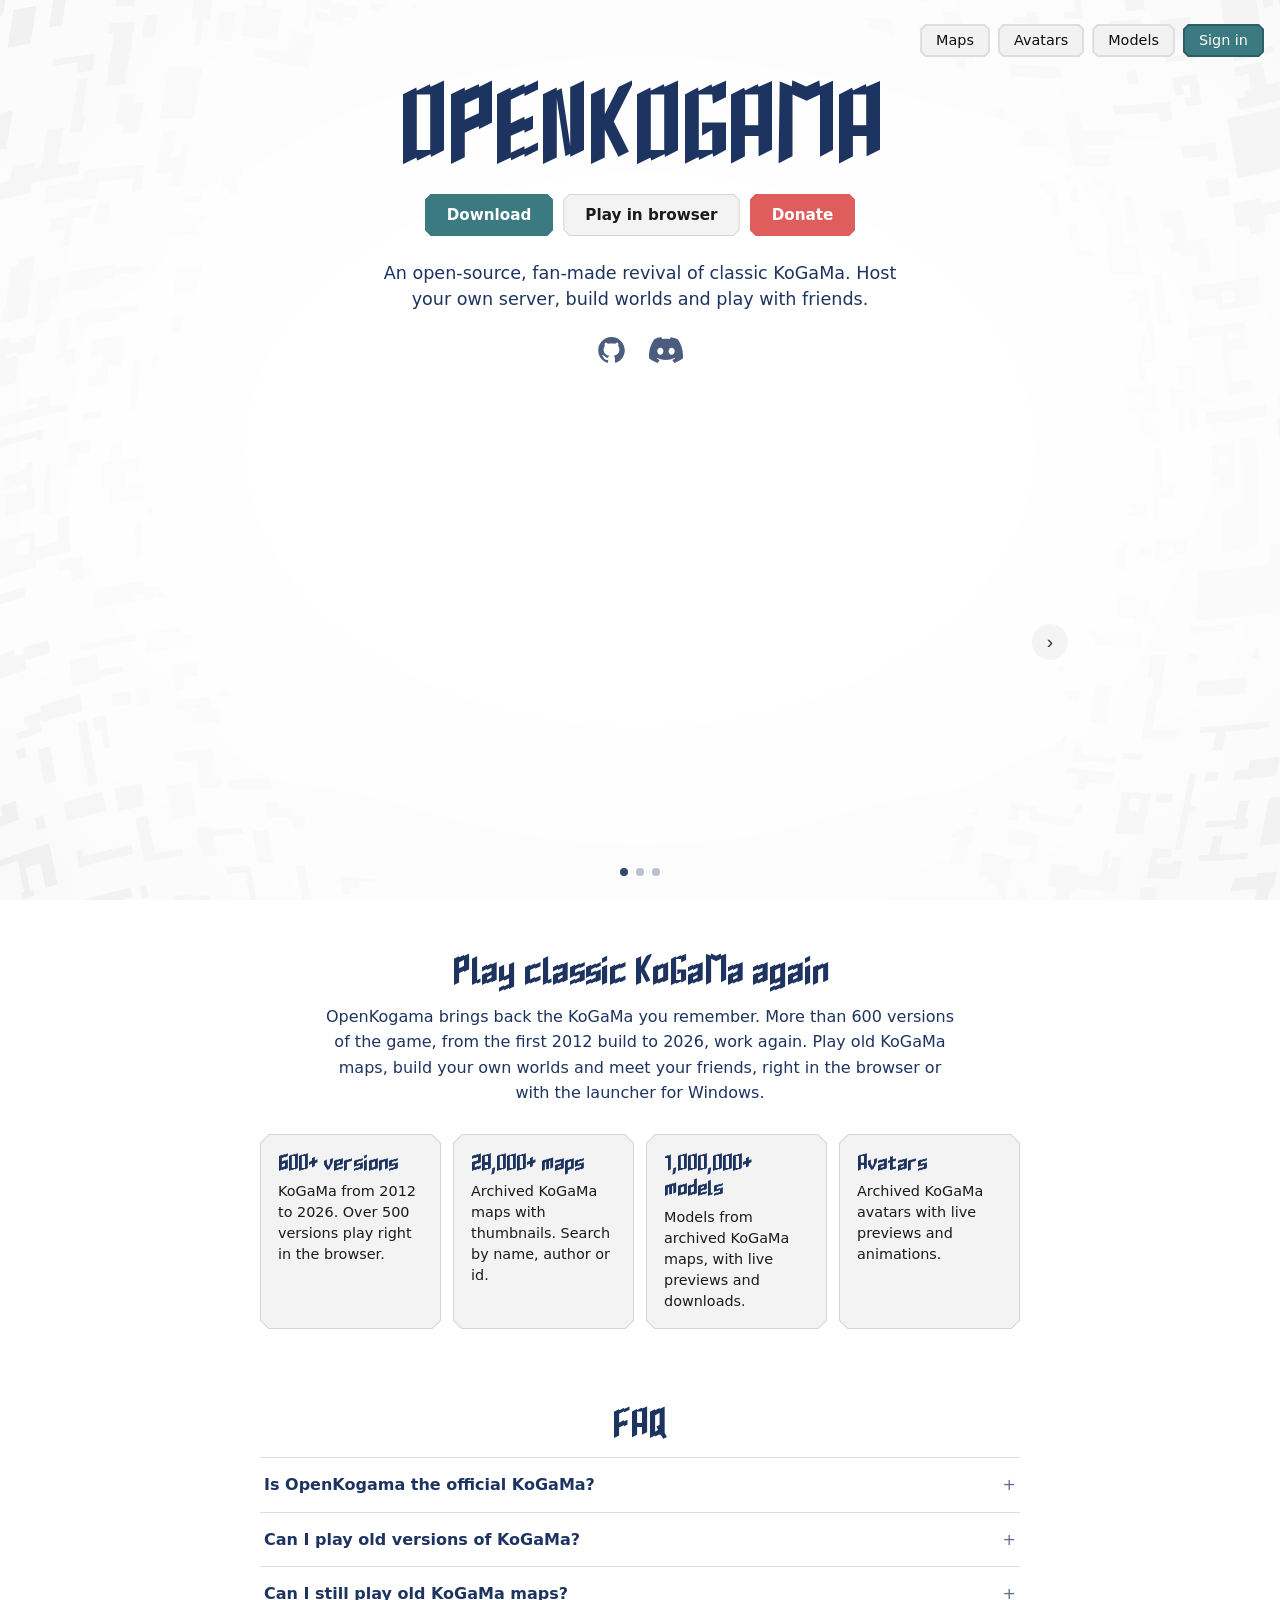
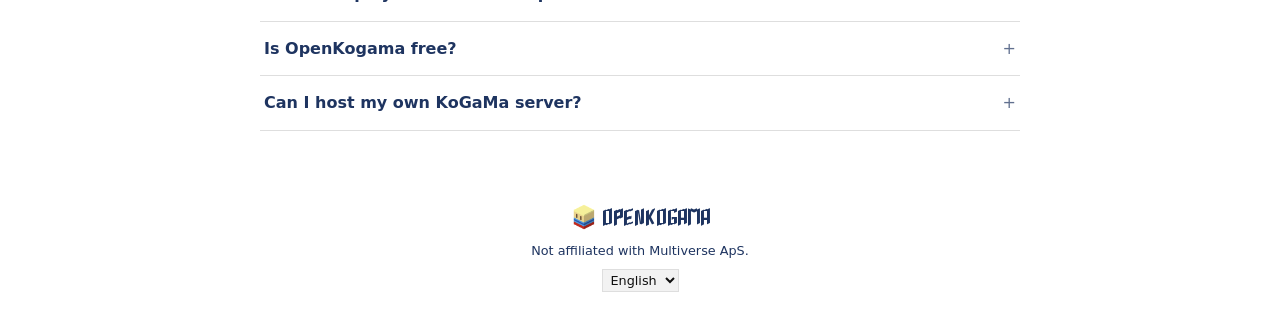
==== site/index.html @ 1e1f2fca "zelda parkour video second in the showcase" ====
<!doctype html>
<html lang="en">
<head>
<meta charset="utf-8">
<meta name="viewport" content="width=device-width, initial-scale=1">
<meta name="color-scheme" content="light dark">
<title data-i18n="home.title">OpenKogama - Play Classic KoGaMa Again</title>
<meta name="description" data-i18n-attr="content:home.description" content="Open-source, fan-made revival of classic KoGaMa. Play 600+ old KoGaMa versions and 28,000+ archived maps, build worlds and host your own server.">
<link rel="canonical" href="https://openkogama.org/">
<meta property="og:title" data-i18n-attr="content:home.title" content="OpenKogama - Play Classic KoGaMa Again">
<meta property="og:description" data-i18n-attr="content:home.description" content="Open-source, fan-made revival of classic KoGaMa. Play 600+ old KoGaMa versions and 28,000+ archived maps, build worlds and host your own server.">
<meta property="og:type" content="website">
<meta property="og:url" content="https://openkogama.org/">
<meta property="og:site_name" content="OpenKogama">
<meta property="og:image" content="https://openkogama.org/img/icon-512.png">
<meta name="twitter:card" content="summary">
<link rel="icon" href="favicon.ico" sizes="16x16 32x32 48x48">
<link rel="apple-touch-icon" href="apple-touch-icon.png">
<link rel="manifest" href="site.webmanifest">
<link rel="stylesheet" href="css/style.css">
<script src="js/i18n.js"></script>
<script type="application/ld+json">
{
  "@context": "https://schema.org",
  "@graph": [
    {
      "@type": "WebSite",
      "name": "OpenKogama",
      "alternateName": ["Open KoGaMa", "OpenKoGaMa"],
      "url": "https://openkogama.org/"
    },
    {
      "@type": "Organization",
      "name": "OpenKogama",
      "url": "https://openkogama.org/",
      "logo": "https://openkogama.org/img/icon-512.png",
      "sameAs": ["https://github.com/openkogama", "https://discord.gg/u6tKuP3k4M", "https://ko-fi.com/openkogama"]
    }
  ]
}
</script>
</head>
<body class="home">
<div class="screen">
<header class="top">
  <nav class="sections">
    <a class="button nav" href="maps/" data-i18n="common.nav.maps">Maps</a>
    <a class="button nav" href="avatars/" data-i18n="common.nav.avatars">Avatars</a>
    <a class="button nav" href="models/" data-i18n="common.nav.models">Models</a>
  </nav>
</header>
<main class="hero">
  <h1>OPENKOGAMA</h1>
  <div class="actions">
    <a class="button accent" id="download" href="https://github.com/openkogama/openkogama-launcher/releases" data-i18n="common.download">Download</a>
    <a class="button control" href="play/" data-i18n="home.playInBrowser">Play in browser</a>
    <a class="button donate" href="https://ko-fi.com/openkogama" target="_blank" rel="noopener" data-i18n="home.donate">Donate</a>
  </div>
  <p class="tagline" data-i18n="home.tagline">An open-source, fan-made revival of classic KoGaMa. Host your own server, build worlds and play with friends.</p>
  <nav class="links">
    <a class="icon github" href="https://github.com/openkogama/openkogama-launcher" target="_blank" rel="noopener" aria-label="GitHub"><svg viewBox="0 0 98 96" aria-hidden="true"><path d="M41.4395 69.3848C28.8066 67.8535 19.9062 58.7617 19.9062 46.9902C19.9062 42.2051 21.6289 37.0371 24.5 33.5918C23.2559 30.4336 23.4473 23.7344 24.8828 20.959C28.7109 20.4805 33.8789 22.4902 36.9414 25.2656C40.5781 24.1172 44.4062 23.543 49.0957 23.543C53.7852 23.543 57.6133 24.1172 61.0586 25.1699C64.0254 22.4902 69.2891 20.4805 73.1172 20.959C74.457 23.543 74.6484 30.2422 73.4043 33.4961C76.4668 37.1328 78.0937 42.0137 78.0937 46.9902C78.0937 58.7617 69.1934 67.6621 56.3691 69.2891C59.623 71.3945 61.8242 75.9883 61.8242 81.252L61.8242 91.2051C61.8242 94.0762 64.2168 95.7031 67.0879 94.5547C84.4102 87.9512 98 70.6289 98 49.1914C98 22.1074 75.9883 6.69539e-07 48.9043 4.309e-07C21.8203 1.92261e-07 -1.9479e-07 22.1074 -4.3343e-07 49.1914C-6.20631e-07 70.4375 13.4941 88.0469 31.6777 94.6504C34.2617 95.6074 36.75 93.8848 36.75 91.3008L36.75 83.6445C35.4102 84.2188 33.6875 84.6016 32.1562 84.6016C25.8398 84.6016 22.1074 81.1563 19.4277 74.7441C18.375 72.1602 17.2266 70.6289 15.0254 70.3418C13.877 70.2461 13.4941 69.7676 13.4941 69.1934C13.4941 68.0449 15.4082 67.1836 17.3223 67.1836C20.0977 67.1836 22.4902 68.9063 24.9785 72.4473C26.8926 75.2227 28.9023 76.4668 31.2949 76.4668C33.6875 76.4668 35.2187 75.6055 37.4199 73.4043C39.0469 71.7773 40.291 70.3418 41.4395 69.3848Z"/></svg></a>
    <a class="icon discord" href="https://discord.gg/u6tKuP3k4M" target="_blank" rel="noopener" aria-label="Discord"><svg viewBox="0 0 126.644 96" aria-hidden="true"><path d="M81.15,0c-1.2376,2.1973-2.3489,4.4704-3.3591,6.794-9.5975-1.4396-19.3718-1.4396-28.9945,0-.985-2.3236-2.1216-4.5967-3.3591-6.794-9.0166,1.5407-17.8059,4.2431-26.1405,8.0568C2.779,32.5304-1.6914,56.3725.5312,79.8863c9.6732,7.1476,20.5083,12.603,32.0505,16.0884,2.6014-3.4854,4.8998-7.1981,6.8698-11.0623-3.738-1.3891-7.3497-3.1318-10.8098-5.1523.9092-.6567,1.7932-1.3386,2.6519-1.9953,20.281,9.547,43.7696,9.547,64.0758,0,.8587.7072,1.7427,1.3891,2.6519,1.9953-3.4601,2.0457-7.0718,3.7632-10.835,5.1776,1.97,3.8642,4.2683,7.5769,6.8698,11.0623,11.5419-3.4854,22.3769-8.9156,32.0509-16.0631,2.626-27.2771-4.496-50.9172-18.817-71.8548C98.9811,4.2684,90.1918,1.5659,81.1752.0505l-.0252-.0505ZM42.2802,65.4144c-6.2383,0-11.4159-5.6575-11.4159-12.6535s4.9755-12.6788,11.3907-12.6788,11.5169,5.708,11.4159,12.6788c-.101,6.9708-5.026,12.6535-11.3907,12.6535ZM84.3576,65.4144c-6.2637,0-11.3907-5.6575-11.3907-12.6535s4.9755-12.6788,11.3907-12.6788,11.4917,5.708,11.3906,12.6788c-.101,6.9708-5.026,12.6535-11.3906,12.6535Z"/></svg></a>
  </nav>
</main>
<section class="showcase">
  <div class="slides">
    <div class="track">
      <iframe src="https://www.youtube-nocookie.com/embed/3LMNfXwHboY?start=3" title="OpenKogama server: NPC deadzone plugin showcase" data-i18n-attr="title:home.videos.deadzone" allow="accelerometer; autoplay; clipboard-write; encrypted-media; gyroscope; picture-in-picture; web-share" referrerpolicy="strict-origin-when-cross-origin" allowfullscreen></iframe>
      <iframe src="https://www.youtube-nocookie.com/embed/EaIg4NClJeM" title="OpenKogama: 2 player Zelda parkour" data-i18n-attr="title:home.videos.zelda" allow="accelerometer; autoplay; clipboard-write; encrypted-media; gyroscope; picture-in-picture; web-share" referrerpolicy="strict-origin-when-cross-origin" allowfullscreen></iframe>
      <iframe src="https://www.youtube-nocookie.com/embed/pO7sHylhJ3g?start=7" title="OpenKogama Loxley Vale" data-i18n-attr="title:home.videos.loxley" allow="accelerometer; autoplay; clipboard-write; encrypted-media; gyroscope; picture-in-picture; web-share" referrerpolicy="strict-origin-when-cross-origin" allowfullscreen></iframe>
    </div>
  </div>
  <button class="arrow prev" type="button" aria-label="Previous video" data-i18n-attr="aria-label:home.previousVideo"></button>
  <button class="arrow next" type="button" aria-label="Next video" data-i18n-attr="aria-label:home.nextVideo"></button>
  <div class="dots"></div>
</section>
</div>
<section class="intro">
  <h2 data-i18n="home.intro.heading">Play classic KoGaMa again</h2>
  <p data-i18n="home.intro.text">OpenKogama brings back the KoGaMa you remember. More than 600 versions of the game, from the first 2012 build to 2026, work again. Play old KoGaMa maps, build your own worlds and meet your friends, right in the browser or with the launcher for Windows.</p>
  <div class="features">
    <a class="feature" href="play/">
      <h3 data-i18n="home.features.versions.title">600+ versions</h3>
      <p data-i18n="home.features.versions.text">KoGaMa from 2012 to 2026. Over 500 versions play right in the browser.</p>
    </a>
    <a class="feature" href="maps/">
      <h3 data-i18n="home.features.maps.title">28,000+ maps</h3>
      <p data-i18n="home.features.maps.text">Archived KoGaMa maps with thumbnails. Search by name, author or id.</p>
    </a>
    <a class="feature" href="models/">
      <h3 data-i18n="home.features.models.title">1,000,000+ models</h3>
      <p data-i18n="home.features.models.text">Models from archived KoGaMa maps, with live previews and downloads.</p>
    </a>
    <a class="feature" href="avatars/">
      <h3 data-i18n="common.nav.avatars">Avatars</h3>
      <p data-i18n="home.features.avatars.text">Archived KoGaMa avatars with live previews and animations.</p>
    </a>
  </div>
</section>
<section class="faq">
  <h2 data-i18n="home.faq.heading">FAQ</h2>
  <details>
    <summary data-i18n="home.faq.official.question">Is OpenKogama the official KoGaMa?</summary>
    <p data-i18n="home.faq.official.answer">No. OpenKogama is a fan-made community project. It is not affiliated with or endorsed by Multiverse ApS, the company behind KoGaMa.</p>
  </details>
  <details>
    <summary data-i18n="home.faq.versions.question">Can I play old versions of KoGaMa?</summary>
    <p data-i18n="home.faq.versions.answer">Yes. The launcher for Windows has more than 600 KoGaMa versions, from 2012 to 2026, and over 500 of them also run in the browser with no install.</p>
  </details>
  <details>
    <summary data-i18n="home.faq.maps.question">Can I still play old KoGaMa maps?</summary>
    <p data-i18n="home.faq.maps.answer">More than 28,000 KoGaMa maps were archived. Find one on the <a href="maps/" data-i18n-slot="maps" data-i18n="common.nav.maps">Maps</a> page by name, author or id and play it in the browser.</p>
  </details>
  <details>
    <summary data-i18n="home.faq.free.question">Is OpenKogama free?</summary>
    <p data-i18n="home.faq.free.answer">Yes. OpenKogama is free and open source. If you want to support it, you can donate on <a href="https://ko-fi.com/openkogama" target="_blank" rel="noopener" data-i18n-slot="kofi">Ko-fi</a>.</p>
  </details>
  <details>
    <summary data-i18n="home.faq.server.question">Can I host my own KoGaMa server?</summary>
    <p data-i18n="home.faq.server.answer">Yes. The <a href="https://github.com/openkogama/openkogama-server" target="_blank" rel="noopener" data-i18n-slot="server" data-i18n="home.faq.server.link">OpenKogama server</a> is open source and supports plugins, so you can run your own server and play with friends.</p>
  </details>
</section>
<footer>
  <div class="brand">
    <img src="img/icon-192.png" alt="">
    <span>OPENKOGAMA</span>
  </div>
  <p data-i18n="common.notAffiliated">Not affiliated with Multiverse ApS.</p>
</footer>
<script src="js/download.js"></script>
<script src="js/showcase.js"></script>
<script src="js/session.js"></script>
</body>
</html>
---- site/css/style.css ----
@font-face {
  font-family: "OpenKogama";
  src: url(../fonts/OpenKogama.woff2) format("woff2");
  font-display: swap;
}

:root {
  --page: #ffffff;
  --text: #1b1b1f;
  --heading: #1e3460;
  --brand: #2a5a8e;
  --tagline: #1e3460;
  --download: #3b5e8c;
  --download-dark: #243f66;
  --play: #3a7a80;
  --play-dark: #23565b;
  --accent: #3a7a80;
  --accent-hover: #438a90;
  --accent-pressed: #2c5e63;
  --control: #f3f3f3;
  --control-edge: #d4d4d4;
  --control-text: #1b1b1b;
  --control-hover: #e9e9e9;
  --control-hover-edge: #bdbdbd;
  --control-pressed: #e0e0e0;
  --donate: #e05d5d;
  --donate-hover: #e56b6b;
  --donate-pressed: #c74f4f;
  --primary: #0f0f0f;
  --primary-edge: #000000;
  --primary-text: #ffffff;
  --primary-hover: #272727;
  --secondary: #f2f2f2;
  --secondary-edge: #dedede;
  --secondary-text: #0f0f0f;
  --secondary-hover: #e5e5e5;
  --backdrop-color: #ffffff;
  --backdrop: var(--backdrop-color) url(../img/background-light.png);
}

@media (prefers-color-scheme: dark) {
  :root {
    --page: #0f0f0f;
    --text: #ececef;
    --heading: #ffffff;
    --brand: #6b9fdc;
    --tagline: #ffffff;
    --primary: #f1f1f1;
    --primary-edge: #ffffff;
    --primary-text: #0f0f0f;
    --primary-hover: #d9d9d9;
    --secondary: #272727;
    --secondary-edge: #3a3a3a;
    --secondary-text: #f1f1f1;
    --secondary-hover: #3f3f3f;
    --control: #3c3c3c;
    --control-edge: #4a4a4a;
    --control-text: #ffffff;
    --control-hover: #464646;
    --control-hover-edge: #5a5a5a;
    --control-pressed: #333333;
    --backdrop-color: #0f0f0f;
    --backdrop: var(--backdrop-color) url(../img/background-dark.png);
  }
}

* { box-sizing: border-box; }

::selection { color: #ffffff; background: var(--accent); }

html { background: var(--backdrop-color); }

body.home::before {
  content: "";
  position: fixed;
  top: 0;
  left: 0;
  width: 100%;
  height: 100vh;
  height: 100lvh;
  z-index: -1;
  background: var(--backdrop) center / cover;
  will-change: transform;
}

body {
  min-height: 100vh;
  display: flex;
  flex-direction: column;
  margin: 0;
  padding: 24px 16px 20px;
  font: 16px/1.6 system-ui, -apple-system, "Segoe UI", Roboto, sans-serif;
  color: var(--text);
}

.top {
  display: flex;
  justify-content: flex-end;
}

.top:has(> .brand) {
  justify-content: space-between;
  align-items: center;
  flex-wrap: wrap;
  gap: 12px;
}

.top > .brand {
  font-size: 1.3rem;
  text-decoration: none;
}

.sections {
  display: flex;
  gap: 8px;
}

.screen {
  display: flex;
  flex-direction: column;
  min-height: calc(100vh - 48px);
  min-height: calc(100svh - 48px);
}

.hero {
  flex: 1;
  display: flex;
  flex-direction: column;
  justify-content: center;
  gap: 24px;
  padding-bottom: 6vh;
}

.hero h1 {
  margin: 0;
  font-size: clamp(3rem, calc((100vw - 32px) * 0.195), 7rem);
  line-height: 0.9;
}

h1 {
  margin: 0 0 16px;
  font: 400 4.6rem/1 "OpenKogama", system-ui, sans-serif;
  color: var(--heading);
  text-align: center;
}

.tagline {
  max-width: 520px;
  margin: 0 auto;
  font-size: 1.1rem;
  line-height: 1.5;
  text-align: center;
  color: var(--tagline);
}

.links {
  display: flex;
  justify-content: center;
  gap: 24px;
}

.links .icon {
  display: block;
  color: var(--heading);
  opacity: 0.8;
}

.links .icon svg {
  display: block;
  height: 26px;
  fill: currentColor;
}

.links .icon:hover { opacity: 1; }
.links .icon.github svg { width: 27px; }
.links .icon.discord svg { width: 34px; }

.actions {
  display: flex;
  flex-wrap: wrap;
  justify-content: center;
  gap: 12px;
}

.actions .button {
  padding: 11px 30px;
  font-size: 1.08rem;
  font-weight: 600;
}

.hero .actions { gap: 10px; }

.hero .actions .button {
  --corner: 6px;
  --edge: 1px;
  justify-content: center;
  padding: 9px 22px;
  font-size: 0.95rem;
  white-space: nowrap;
}

.button {
  --corner: 7px;
  --edge: 2px;
  --cut: var(--corner);
  position: relative;
  isolation: isolate;
  display: inline-flex;
  align-items: center;
  gap: 10px;
  padding: 9px 26px;
  font-family: inherit;
  font-size: 0.95rem;
  font-weight: 400;
  color: var(--ink, #fff);
  text-decoration: none;
  background: var(--dark);
}

.button::before,
.feature::before {
  --cut: calc(var(--corner) - 0.586 * var(--edge));
  content: "";
  position: absolute;
  inset: var(--edge);
  z-index: -1;
  background: var(--fill);
}

.button, .button::before,
.feature, .feature::before {
  clip-path: polygon(
    var(--cut) 0, calc(100% - var(--cut)) 0,
    100% var(--cut), 100% calc(100% - var(--cut)),
    calc(100% - var(--cut)) 100%, var(--cut) 100%,
    0 calc(100% - var(--cut)), 0 var(--cut)
  );
}

.button.download { --fill: var(--download); --dark: var(--download-dark); }
.button.play { --fill: var(--play); --dark: var(--play-dark); }
.button.accent { --fill: var(--accent); --dark: var(--accent); --ink: #ffffff; }
.button.accent:hover { --fill: var(--accent-hover); --dark: var(--accent-hover); }
.button.accent:active { --fill: var(--accent-pressed); --dark: var(--accent-pressed); }
.button.control { --fill: var(--control); --dark: var(--control-edge); --ink: var(--control-text); }
.button.control:hover { --fill: var(--control-hover); --dark: var(--control-hover-edge); }
.button.control:active { --fill: var(--control-pressed); }
.button.donate { --fill: var(--donate); --dark: var(--donate); --ink: #ffffff; }
.button.donate:hover { --fill: var(--donate-hover); --dark: var(--donate-hover); }
.button.donate:active { --fill: var(--donate-pressed); --dark: var(--donate-pressed); }
.button.primary,
.button.nav[aria-current="page"] { --fill: var(--primary); --dark: var(--primary-edge); --ink: var(--primary-text); --fill-hover: var(--primary-hover); }
.button.secondary,
.button.nav { --fill: var(--secondary); --dark: var(--secondary-edge); --ink: var(--secondary-text); --fill-hover: var(--secondary-hover); }
.button.nav { --corner: 5px; padding: 5px 16px; font-size: 0.9rem; }
.button.nav.signin { --fill: var(--accent); --dark: var(--accent-pressed); --ink: #ffffff; --fill-hover: var(--accent-hover); }

.button:hover { filter: brightness(1.1); }
.button:is(.primary, .secondary, .nav, .accent, .control, .donate):hover { filter: none; }
.button:is(.primary, .secondary, .nav):hover::before { background: var(--fill-hover); }

.showcase {
  position: relative;
  width: 100%;
  max-width: 760px;
  margin: 0 auto;
}

.slides {
  overflow: hidden;
  border-radius: 6px;
}

.track {
  display: flex;
  transition: transform 0.35s ease;
}

.track iframe {
  flex: 0 0 100%;
  display: block;
  aspect-ratio: 16 / 9;
  border: 0;
}

.dots {
  display: flex;
  justify-content: center;
  gap: 8px;
  margin-top: 12px;
}

.dots button {
  width: 8px;
  height: 8px;
  padding: 0;
  border: 0;
  border-radius: 50%;
  background: var(--heading);
  opacity: 0.3;
  cursor: pointer;
}

.dots button[aria-current="true"] { opacity: 0.9; }

.arrow {
  position: absolute;
  top: calc(50% - 10px);
  width: 36px;
  height: 36px;
  margin-top: -18px;
  padding: 0;
  border: 0;
  border-radius: 50%;
  background: var(--secondary);
  color: var(--secondary-text);
  font-size: 1.2rem;
  cursor: pointer;
  opacity: 0.85;
}

.arrow:hover { opacity: 1; }
.arrow:disabled { visibility: hidden; }
.arrow.prev { left: -48px; }
.arrow.next { right: -48px; }
.arrow.prev::before { content: "\2039"; }
.arrow.next::before { content: "\203A"; }

.intro,
.faq {
  width: 100%;
  max-width: 760px;
  margin: 72px auto 0;
}

.intro h2,
.faq h2 {
  margin: 0 0 14px;
  font: 400 2.6rem/1 "OpenKogama", system-ui, sans-serif;
  color: var(--heading);
  text-align: center;
}

.intro > p {
  max-width: 640px;
  margin: 0 auto 28px;
  text-align: center;
  color: var(--tagline);
}

.features {
  display: grid;
  grid-template-columns: repeat(auto-fit, minmax(160px, 1fr));
  gap: 12px;
}

.feature {
  --corner: 9px;
  --edge: 1px;
  --cut: var(--corner);
  --fill: var(--control);
  position: relative;
  isolation: isolate;
  display: block;
  padding: 16px 18px 18px;
  color: var(--control-text);
  text-decoration: none;
  background: var(--control-edge);
}

.feature:hover { --fill: var(--control-hover); background: var(--control-hover-edge); }

.feature h3 {
  margin: 0 0 6px;
  font: 400 1.45rem/1.1 "OpenKogama", system-ui, sans-serif;
  color: var(--heading);
}

.feature p {
  margin: 0;
  font-size: 0.9rem;
  line-height: 1.45;
}

.faq details { border-top: 1px solid var(--secondary-edge); }
.faq details:last-child { border-bottom: 1px solid var(--secondary-edge); }

.faq summary {
  display: flex;
  justify-content: space-between;
  gap: 16px;
  padding: 14px 4px;
  font-weight: 600;
  color: var(--heading);
  cursor: pointer;
  list-style: none;
}

.faq summary::-webkit-details-marker { display: none; }
.faq summary::after { content: "+"; font-weight: 400; opacity: 0.7; }
.faq details[open] summary::after { content: "\2212"; }

.faq details p { margin: 0 4px 16px; }
.faq a { color: var(--brand); }

.faq + footer { padding-top: 72px; }

footer {
  padding-top: 32px;
  text-align: center;
  font-size: 0.8rem;
  color: var(--tagline);
}

footer p { margin: 4px 0 0; }

footer .language {
  margin-top: 8px;
  padding: 2px 4px;
  font: inherit;
  color: var(--secondary-text);
  background: var(--secondary);
  border: 1px solid var(--secondary-edge);
  cursor: pointer;
}

.brand {
  display: inline-flex;
  align-items: center;
  gap: 0.15em;
  font: 400 1.5rem/1 "OpenKogama", system-ui, sans-serif;
  color: var(--heading);
}

.brand img {
  height: 1.15em;
}

@media (max-width: 600px) {
  h1 { font-size: 3rem; }
  .intro h2, .faq h2 { font-size: 2.1rem; }
  .intro, .faq { margin-top: 56px; }
  .faq + footer { padding-top: 56px; }
  .top { justify-content: center; }
  .top:has(> .brand) { justify-content: center; row-gap: 12px; }
  .sections { flex-wrap: wrap; justify-content: center; }
  .top > .brand { flex-basis: 100%; justify-content: center; }
  .hero { gap: 20px; }
  .screen { min-height: 0; }
  .screen .hero { flex: none; padding: 32px 0 40px; }
  .screen .hero h1 { margin-bottom: 16px; }
  .tagline { font-size: 1rem; }
  .hero .actions { flex-wrap: nowrap; gap: 8px; }
  .hero .actions .button { flex: 1 1 auto; padding: 10px 12px; font-size: 0.9rem; }
}

@media (max-width: 359px) {
  .hero .actions { flex-wrap: wrap; }
}

@media (max-width: 880px) {
  .arrow.prev { left: 6px; }
  .arrow.next { right: 6px; }
}
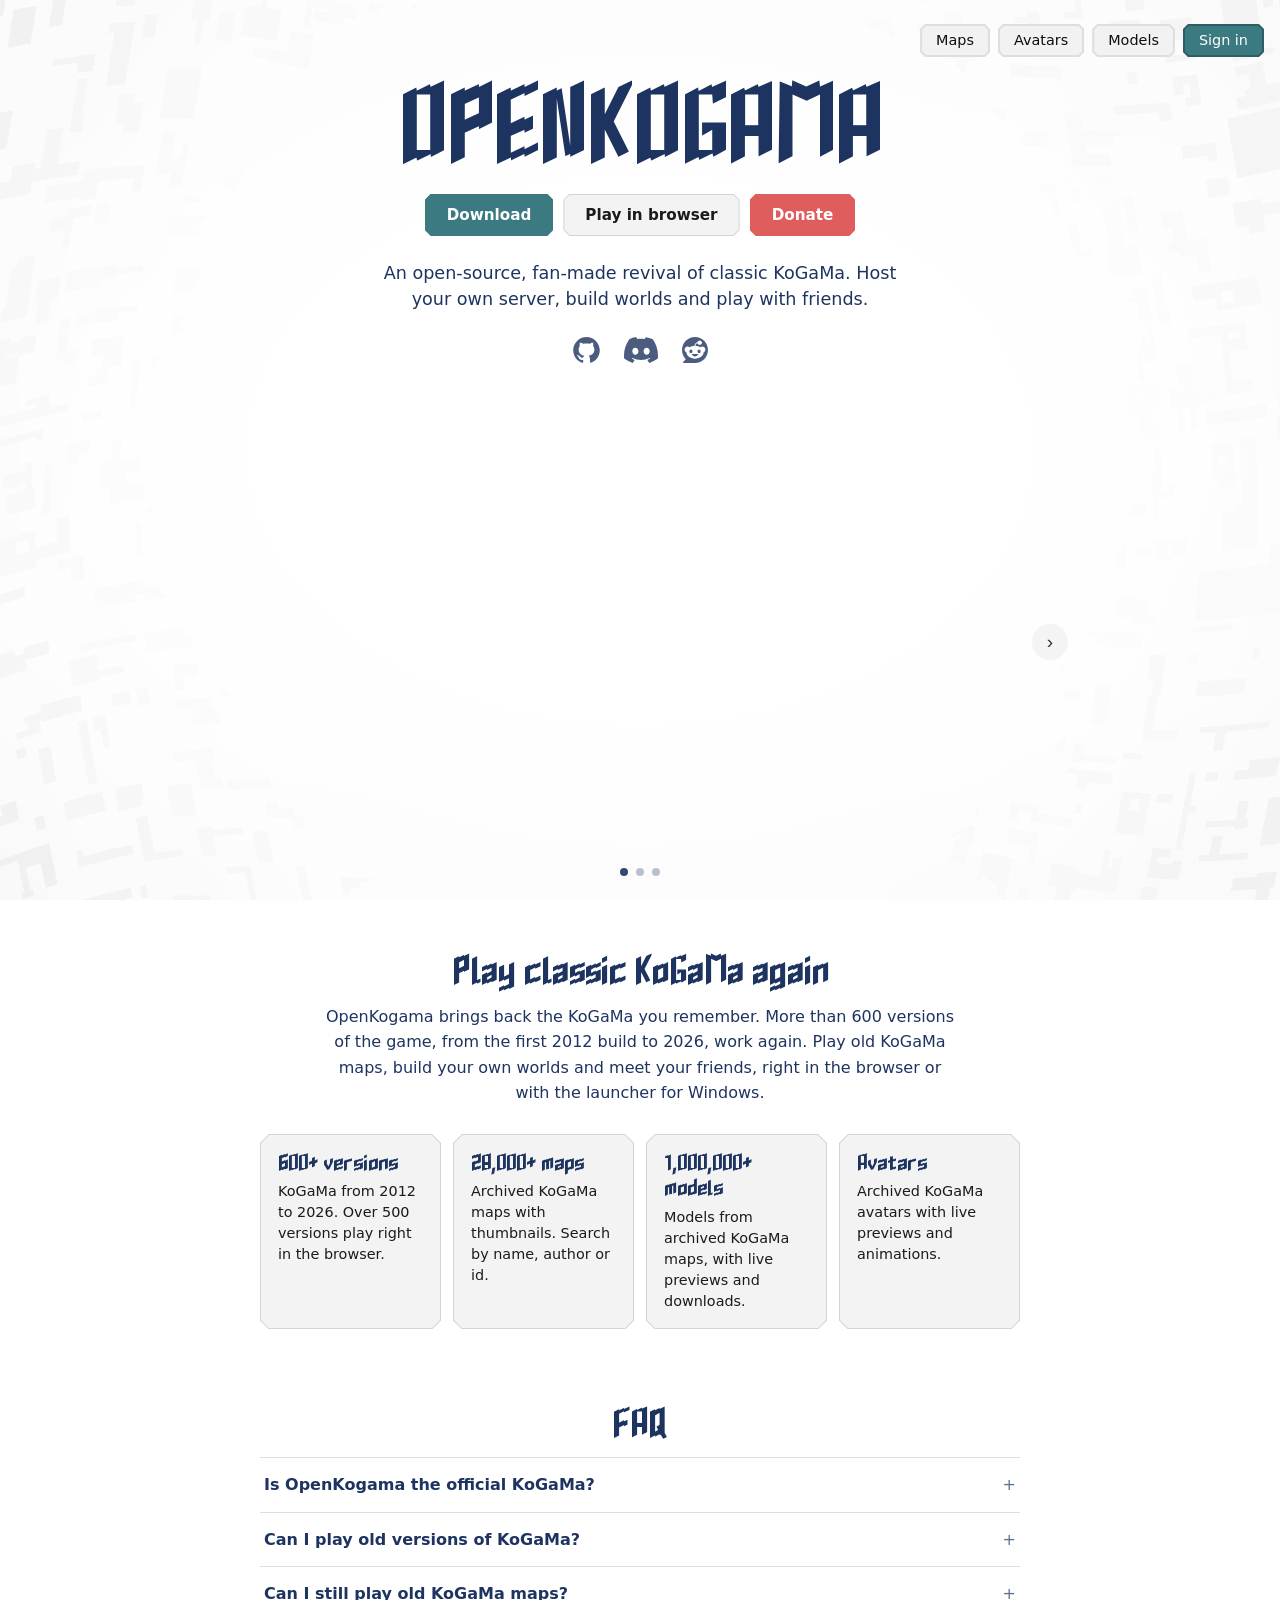
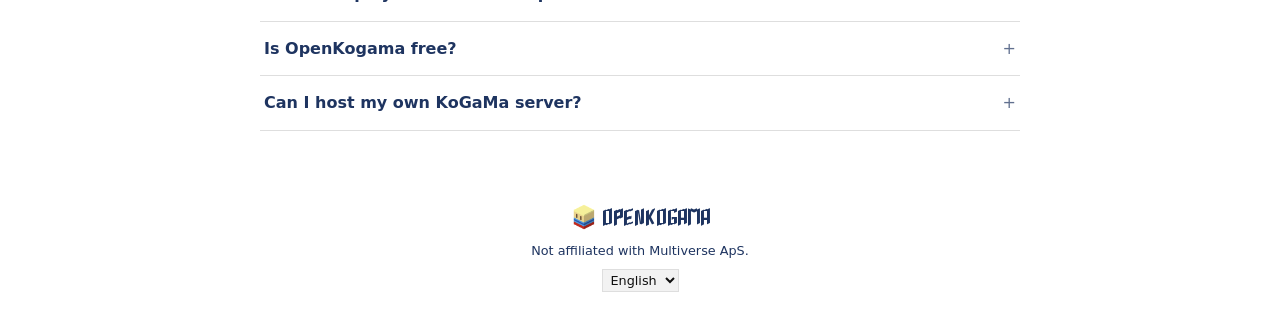
==== commit eeb5ac03: "reddit link next to github and discord" ====
--- a/site/index.html
+++ b/site/index.html
@@ -34,7 +34,7 @@
       "name": "OpenKogama",
       "url": "https://openkogama.org/",
       "logo": "https://openkogama.org/img/icon-512.png",
-      "sameAs": ["https://github.com/openkogama", "https://discord.gg/u6tKuP3k4M", "https://ko-fi.com/openkogama"]
+      "sameAs": ["https://github.com/openkogama", "https://discord.gg/u6tKuP3k4M", "https://www.reddit.com/r/OpenKogama/", "https://ko-fi.com/openkogama"]
     }
   ]
 }
@@ -60,6 +60,7 @@
   <nav class="links">
     <a class="icon github" href="https://github.com/openkogama/openkogama-launcher" target="_blank" rel="noopener" aria-label="GitHub"><svg viewBox="0 0 98 96" aria-hidden="true"><path d="M41.4395 69.3848C28.8066 67.8535 19.9062 58.7617 19.9062 46.9902C19.9062 42.2051 21.6289 37.0371 24.5 33.5918C23.2559 30.4336 23.4473 23.7344 24.8828 20.959C28.7109 20.4805 33.8789 22.4902 36.9414 25.2656C40.5781 24.1172 44.4062 23.543 49.0957 23.543C53.7852 23.543 57.6133 24.1172 61.0586 25.1699C64.0254 22.4902 69.2891 20.4805 73.1172 20.959C74.457 23.543 74.6484 30.2422 73.4043 33.4961C76.4668 37.1328 78.0937 42.0137 78.0937 46.9902C78.0937 58.7617 69.1934 67.6621 56.3691 69.2891C59.623 71.3945 61.8242 75.9883 61.8242 81.252L61.8242 91.2051C61.8242 94.0762 64.2168 95.7031 67.0879 94.5547C84.4102 87.9512 98 70.6289 98 49.1914C98 22.1074 75.9883 6.69539e-07 48.9043 4.309e-07C21.8203 1.92261e-07 -1.9479e-07 22.1074 -4.3343e-07 49.1914C-6.20631e-07 70.4375 13.4941 88.0469 31.6777 94.6504C34.2617 95.6074 36.75 93.8848 36.75 91.3008L36.75 83.6445C35.4102 84.2188 33.6875 84.6016 32.1562 84.6016C25.8398 84.6016 22.1074 81.1563 19.4277 74.7441C18.375 72.1602 17.2266 70.6289 15.0254 70.3418C13.877 70.2461 13.4941 69.7676 13.4941 69.1934C13.4941 68.0449 15.4082 67.1836 17.3223 67.1836C20.0977 67.1836 22.4902 68.9063 24.9785 72.4473C26.8926 75.2227 28.9023 76.4668 31.2949 76.4668C33.6875 76.4668 35.2187 75.6055 37.4199 73.4043C39.0469 71.7773 40.291 70.3418 41.4395 69.3848Z"/></svg></a>
     <a class="icon discord" href="https://discord.gg/u6tKuP3k4M" target="_blank" rel="noopener" aria-label="Discord"><svg viewBox="0 0 126.644 96" aria-hidden="true"><path d="M81.15,0c-1.2376,2.1973-2.3489,4.4704-3.3591,6.794-9.5975-1.4396-19.3718-1.4396-28.9945,0-.985-2.3236-2.1216-4.5967-3.3591-6.794-9.0166,1.5407-17.8059,4.2431-26.1405,8.0568C2.779,32.5304-1.6914,56.3725.5312,79.8863c9.6732,7.1476,20.5083,12.603,32.0505,16.0884,2.6014-3.4854,4.8998-7.1981,6.8698-11.0623-3.738-1.3891-7.3497-3.1318-10.8098-5.1523.9092-.6567,1.7932-1.3386,2.6519-1.9953,20.281,9.547,43.7696,9.547,64.0758,0,.8587.7072,1.7427,1.3891,2.6519,1.9953-3.4601,2.0457-7.0718,3.7632-10.835,5.1776,1.97,3.8642,4.2683,7.5769,6.8698,11.0623,11.5419-3.4854,22.3769-8.9156,32.0509-16.0631,2.626-27.2771-4.496-50.9172-18.817-71.8548C98.9811,4.2684,90.1918,1.5659,81.1752.0505l-.0252-.0505ZM42.2802,65.4144c-6.2383,0-11.4159-5.6575-11.4159-12.6535s4.9755-12.6788,11.3907-12.6788,11.5169,5.708,11.4159,12.6788c-.101,6.9708-5.026,12.6535-11.3907,12.6535ZM84.3576,65.4144c-6.2637,0-11.3907-5.6575-11.3907-12.6535s4.9755-12.6788,11.3907-12.6788,11.4917,5.708,11.3906,12.6788c-.101,6.9708-5.026,12.6535-11.3906,12.6535Z"/></svg></a>
+    <a class="icon reddit" href="https://www.reddit.com/r/OpenKogama/" target="_blank" rel="noopener" aria-label="Reddit"><svg viewBox="0 0 24 24" aria-hidden="true"><path d="M12 0C5.373 0 0 5.373 0 12c0 3.314 1.343 6.314 3.515 8.485l-2.286 2.286C.775 23.225 1.097 24 1.738 24H12c6.627 0 12-5.373 12-12S18.627 0 12 0Zm4.388 3.199c1.104 0 1.999.895 1.999 1.999 0 1.105-.895 2-1.999 2-.946 0-1.739-.657-1.947-1.539v.002c-1.147.162-2.032 1.15-2.032 2.341v.007c1.776.067 3.4.567 4.686 1.363.473-.363 1.064-.58 1.707-.58 1.547 0 2.802 1.254 2.802 2.802 0 1.117-.655 2.081-1.601 2.531-.088 3.256-3.637 5.876-7.997 5.876-4.361 0-7.905-2.617-7.998-5.87-.954-.447-1.614-1.415-1.614-2.538 0-1.548 1.255-2.802 2.803-2.802.645 0 1.239.218 1.712.585 1.275-.79 2.881-1.291 4.64-1.365v-.01c0-1.663 1.263-3.034 2.88-3.207.188-.911.993-1.595 1.959-1.595Zm-8.085 8.376c-.784 0-1.459.78-1.506 1.797-.047 1.016.64 1.429 1.426 1.429.786 0 1.371-.369 1.418-1.385.047-1.017-.553-1.841-1.338-1.841Zm7.406 0c-.786 0-1.385.824-1.338 1.841.047 1.017.634 1.385 1.418 1.385.785 0 1.473-.413 1.426-1.429-.046-1.017-.721-1.797-1.506-1.797Zm-3.703 4.013c-.974 0-1.907.048-2.77.135-.147.015-.241.168-.183.305.483 1.154 1.622 1.964 2.953 1.964 1.33 0 2.47-.81 2.953-1.964.057-.137-.037-.29-.184-.305-.863-.087-1.795-.135-2.769-.135Z"/></svg></a>
   </nav>
 </main>
 <section class="showcase">
--- a/site/css/style.css
+++ b/site/css/style.css
@@ -174,6 +174,7 @@
 .links .icon:hover { opacity: 1; }
 .links .icon.github svg { width: 27px; }
 .links .icon.discord svg { width: 34px; }
+.links .icon.reddit svg { width: 26px; }
 
 .actions {
   display: flex;
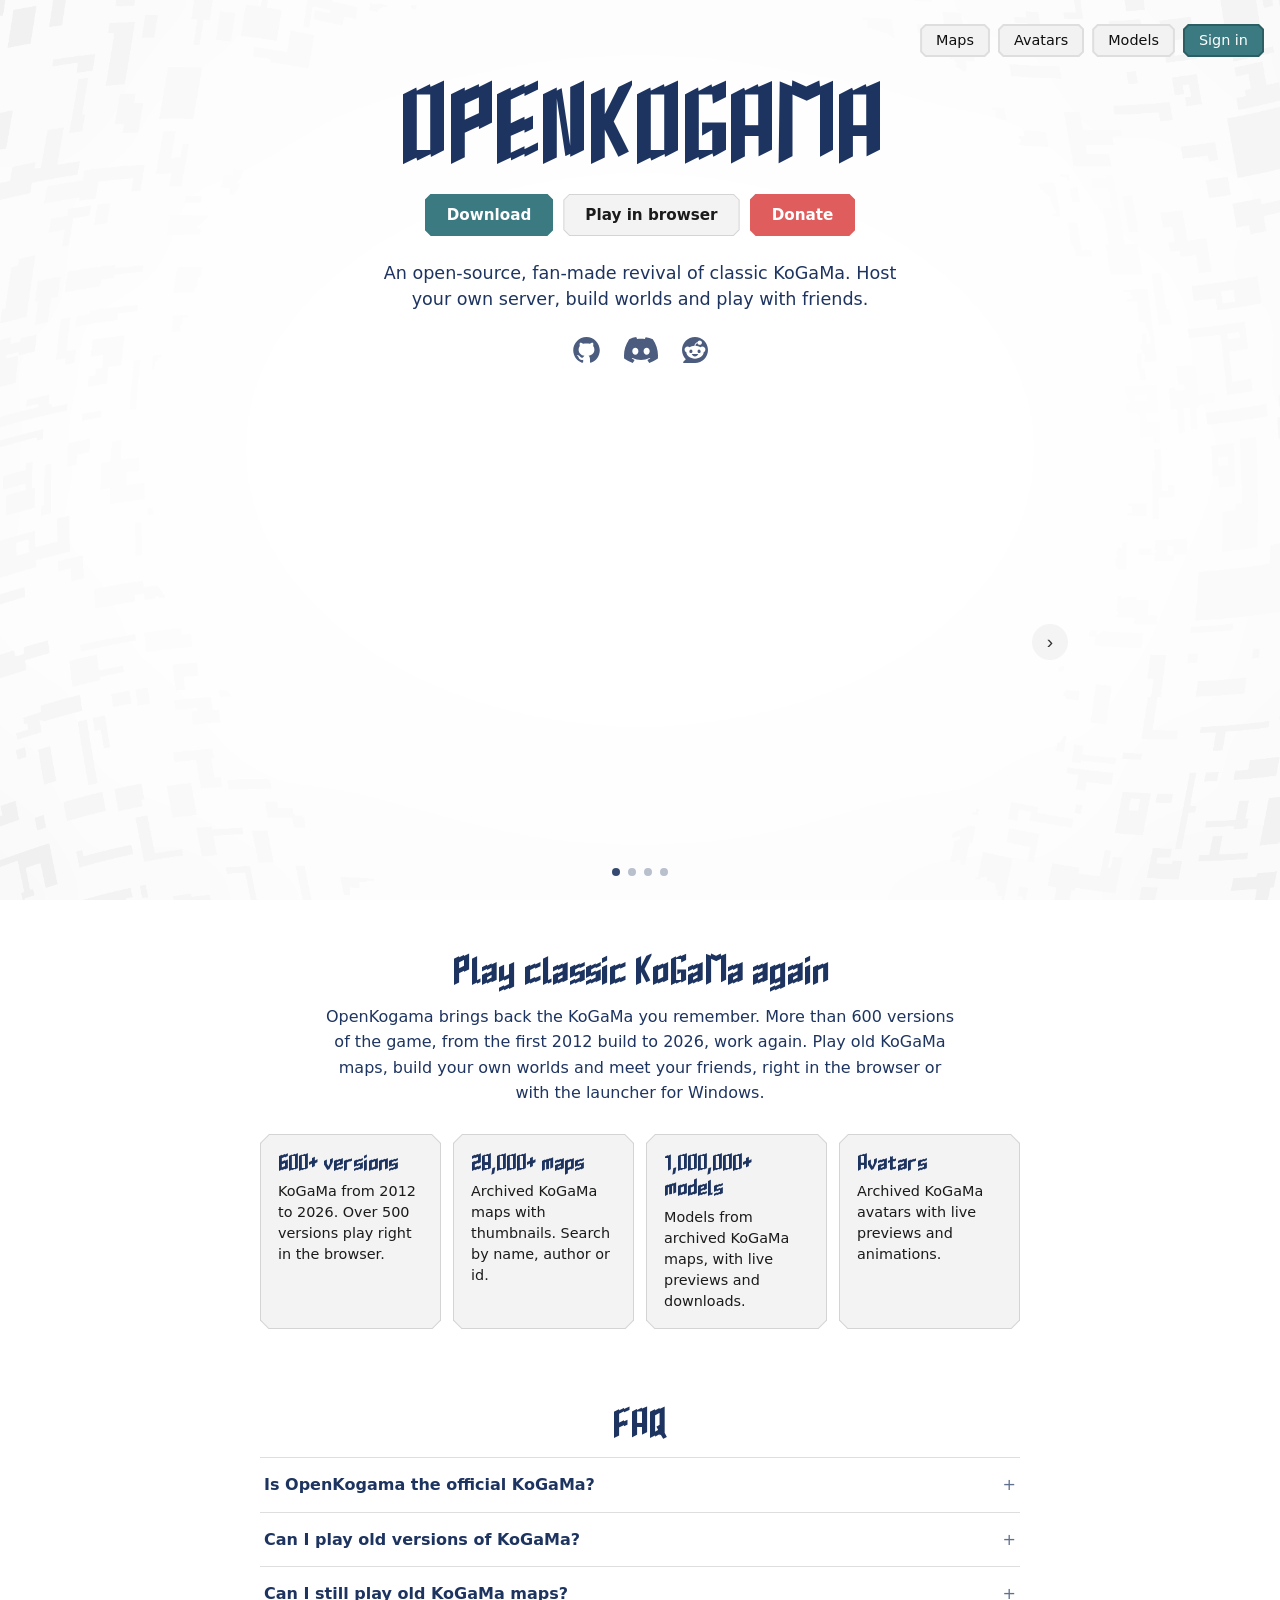
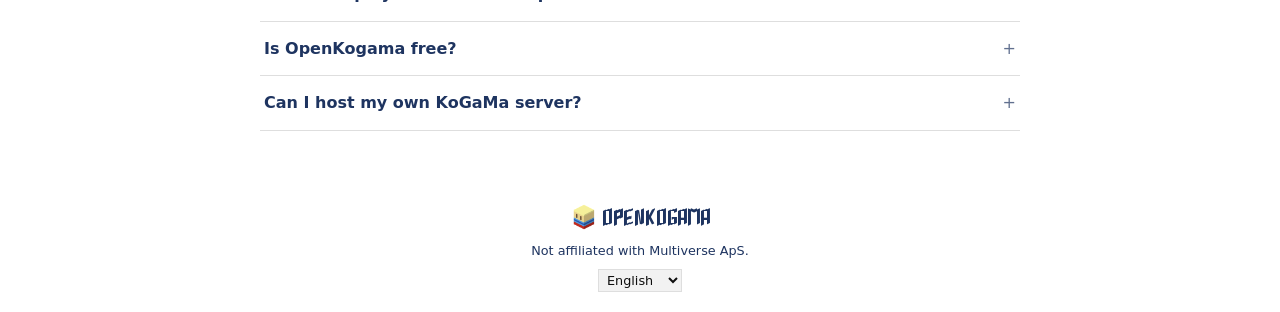
==== commit 310d3ba9: "maps missing from the archive can be shared from the maps page, maps archived after KoGaMa closed sa" ====
--- a/site/index.html
+++ b/site/index.html
@@ -34,7 +34,7 @@
       "name": "OpenKogama",
       "url": "https://openkogama.org/",
       "logo": "https://openkogama.org/img/icon-512.png",
-      "sameAs": ["https://github.com/openkogama", "https://discord.gg/u6tKuP3k4M", "https://www.reddit.com/r/OpenKogama/", "https://ko-fi.com/openkogama"]
+      "sameAs": ["https://github.com/openkogama", "https://discord.gg/u6tKuP3k4M", "https://www.reddit.com/r/OpenKogama/", "https://ko-fi.com/nightus"]
     }
   ]
 }
@@ -54,7 +54,7 @@
   <div class="actions">
     <a class="button accent" id="download" href="https://github.com/openkogama/openkogama-launcher/releases" data-i18n="common.download">Download</a>
     <a class="button control" href="play/" data-i18n="home.playInBrowser">Play in browser</a>
-    <a class="button donate" href="https://ko-fi.com/openkogama" target="_blank" rel="noopener" data-i18n="home.donate">Donate</a>
+    <a class="button donate" href="https://ko-fi.com/nightus" target="_blank" rel="noopener" data-i18n="home.donate">Donate</a>
   </div>
   <p class="tagline" data-i18n="home.tagline">An open-source, fan-made revival of classic KoGaMa. Host your own server, build worlds and play with friends.</p>
   <nav class="links">
@@ -66,6 +66,7 @@
 <section class="showcase">
   <div class="slides">
     <div class="track">
+      <iframe src="https://www.youtube-nocookie.com/embed/WKtWRbuqz0g?cc_load_policy=1&amp;cc_lang_pref=en&amp;hl=en" title="The best alternative to KoGaMa? (could have been better)" data-i18n-attr="title:home.videos.alternative" data-captions allow="accelerometer; autoplay; clipboard-write; encrypted-media; gyroscope; picture-in-picture; web-share" referrerpolicy="strict-origin-when-cross-origin" allowfullscreen></iframe>
       <iframe src="https://www.youtube-nocookie.com/embed/3LMNfXwHboY?start=3" title="OpenKogama server: NPC deadzone plugin showcase" data-i18n-attr="title:home.videos.deadzone" allow="accelerometer; autoplay; clipboard-write; encrypted-media; gyroscope; picture-in-picture; web-share" referrerpolicy="strict-origin-when-cross-origin" allowfullscreen></iframe>
       <iframe src="https://www.youtube-nocookie.com/embed/EaIg4NClJeM" title="OpenKogama: 2 player Zelda parkour" data-i18n-attr="title:home.videos.zelda" allow="accelerometer; autoplay; clipboard-write; encrypted-media; gyroscope; picture-in-picture; web-share" referrerpolicy="strict-origin-when-cross-origin" allowfullscreen></iframe>
       <iframe src="https://www.youtube-nocookie.com/embed/pO7sHylhJ3g?start=7" title="OpenKogama Loxley Vale" data-i18n-attr="title:home.videos.loxley" allow="accelerometer; autoplay; clipboard-write; encrypted-media; gyroscope; picture-in-picture; web-share" referrerpolicy="strict-origin-when-cross-origin" allowfullscreen></iframe>
@@ -114,7 +115,7 @@
   </details>
   <details>
     <summary data-i18n="home.faq.free.question">Is OpenKogama free?</summary>
-    <p data-i18n="home.faq.free.answer">Yes. OpenKogama is free and open source. If you want to support it, you can donate on <a href="https://ko-fi.com/openkogama" target="_blank" rel="noopener" data-i18n-slot="kofi">Ko-fi</a>.</p>
+    <p data-i18n="home.faq.free.answer">Yes. OpenKogama is free and open source. If you want to support it, you can donate on <a href="https://ko-fi.com/nightus" target="_blank" rel="noopener" data-i18n-slot="kofi">Ko-fi</a>.</p>
   </details>
   <details>
     <summary data-i18n="home.faq.server.question">Can I host my own KoGaMa server?</summary>
--- a/site/css/style.css
+++ b/site/css/style.css
@@ -463,3 +463,24 @@
   .arrow.prev { left: 6px; }
   .arrow.next { right: 6px; }
 }
+
+:focus-visible {
+  outline: 2px solid var(--accent);
+  outline-offset: 2px;
+}
+
+:root .button:focus-visible {
+  outline: none;
+  --dark: var(--accent);
+  --edge: 3px;
+}
+
+:root .button:is(.accent, .donate, .download, .play):focus-visible {
+  --dark: var(--heading);
+}
+
+.feature:focus-visible {
+  outline: none;
+  --edge: 3px;
+  background: var(--accent);
+}
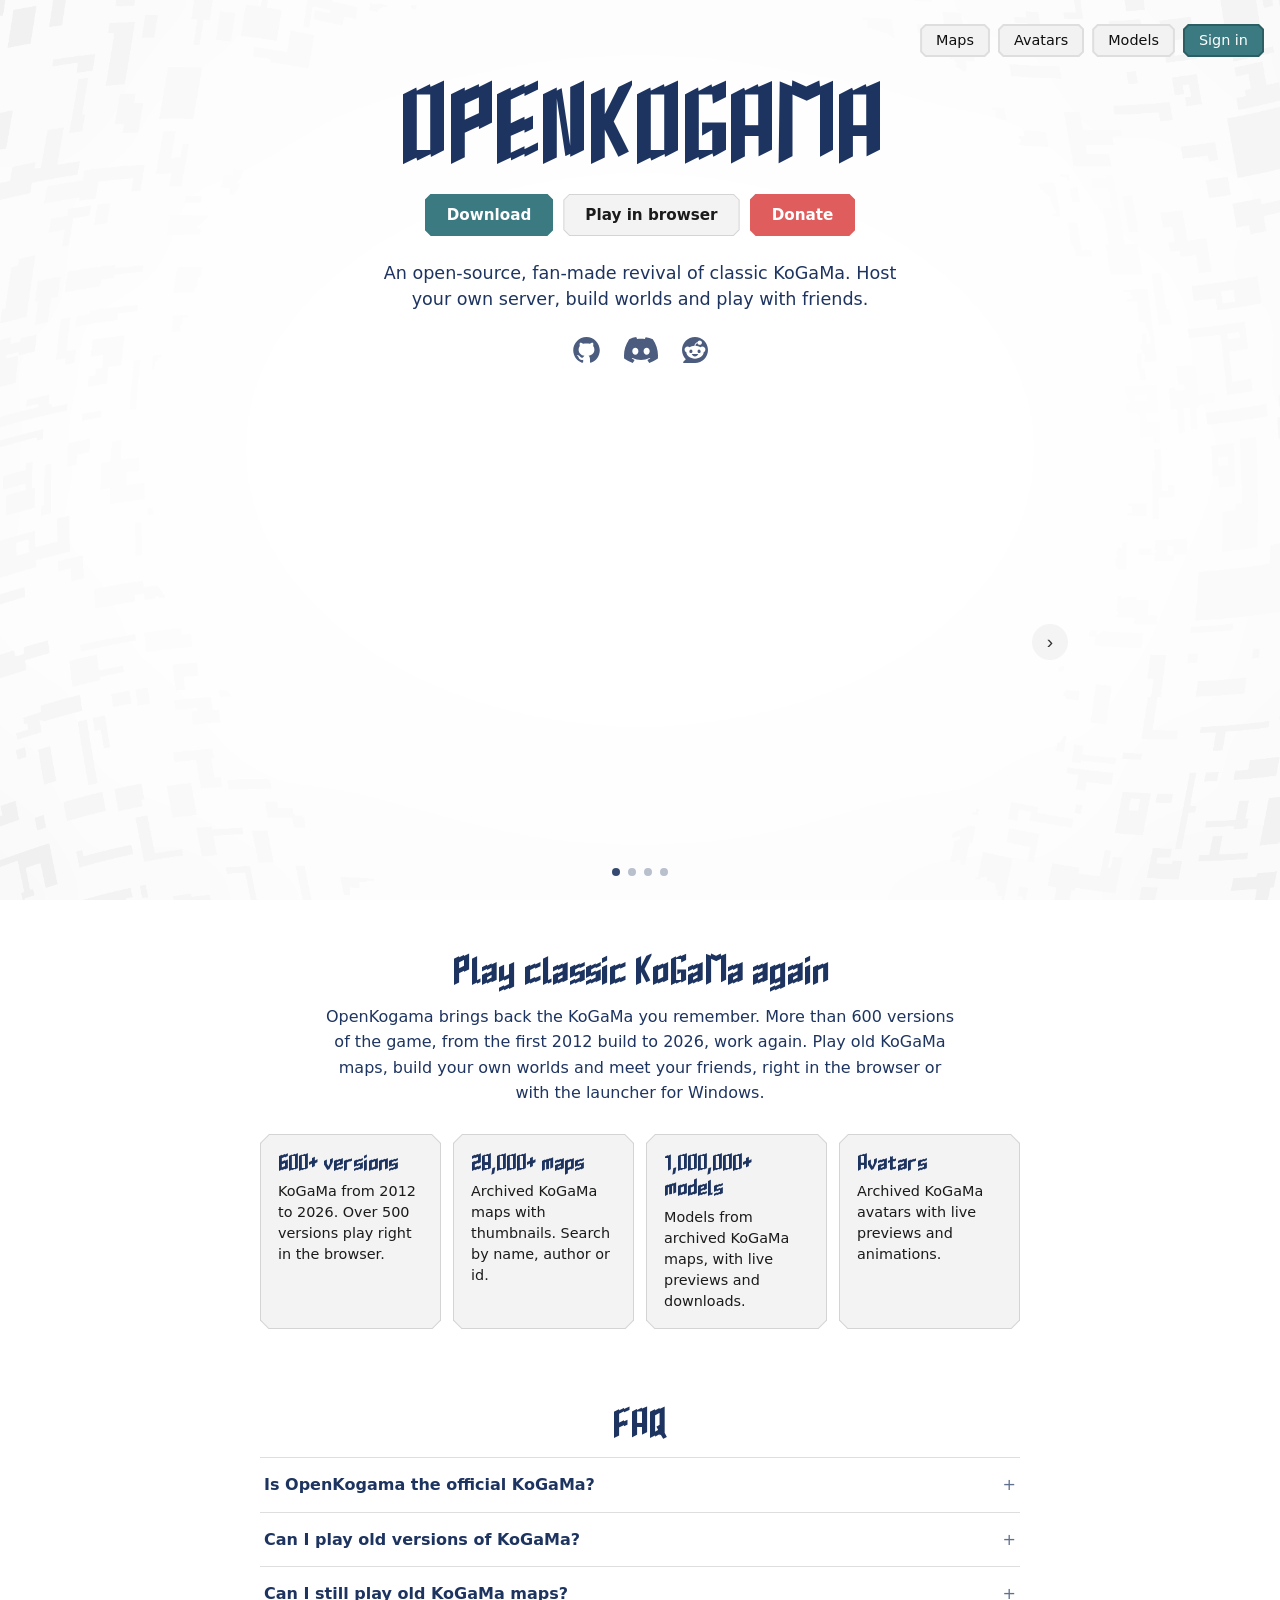
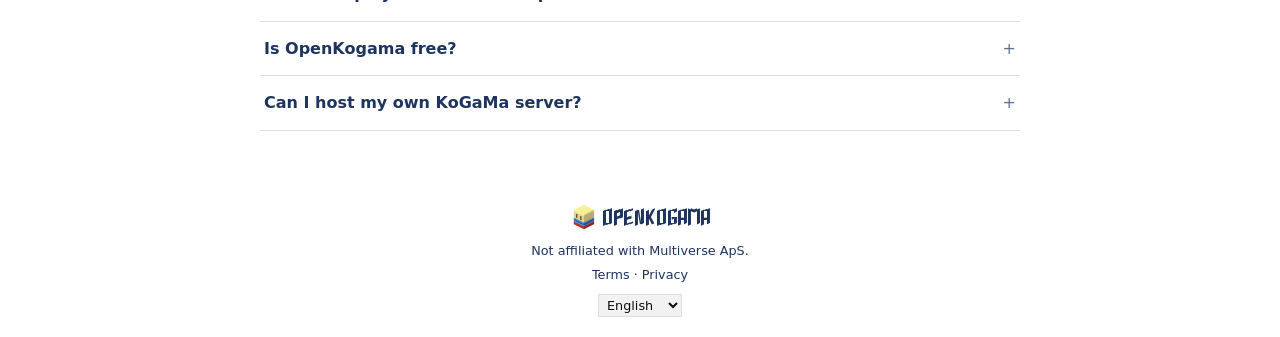
==== commit 5c851511: "terms of use and privacy policy in english and polish, accepted when registering or once by older ac" ====
--- a/site/index.html
+++ b/site/index.html
@@ -128,6 +128,7 @@
     <span>OPENKOGAMA</span>
   </div>
   <p data-i18n="common.notAffiliated">Not affiliated with Multiverse ApS.</p>
+  <p class="legal-links"><a href="terms/" data-i18n="common.terms">Terms</a> · <a href="privacy/" data-i18n="common.privacy">Privacy</a></p>
 </footer>
 <script src="js/download.js"></script>
 <script src="js/showcase.js"></script>
--- a/site/css/style.css
+++ b/site/css/style.css
@@ -406,6 +406,56 @@
 
 .faq + footer { padding-top: 72px; }
 
+.legal {
+  flex: 1;
+  width: 100%;
+  max-width: 760px;
+  margin: 32px auto 0;
+}
+
+.legal h1 {
+  margin: 0;
+  font-size: 2.6rem;
+  line-height: 1.1;
+}
+
+.legal .updated {
+  margin: 8px 0 28px;
+  text-align: center;
+  font-size: 0.9rem;
+  opacity: 0.7;
+}
+
+.legal .short {
+  padding: 14px 18px;
+  background: var(--secondary);
+  border: 1px solid var(--secondary-edge);
+}
+
+.legal h2 {
+  margin: 32px 0 8px;
+  font-size: 1.2rem;
+  font-weight: 600;
+  color: var(--heading);
+}
+
+.legal h3 {
+  margin: 20px 0 6px;
+  font-size: 1rem;
+  font-weight: 600;
+  color: var(--heading);
+}
+
+.legal p { margin: 0 0 12px; }
+.legal ul { margin: 0 0 12px; padding-left: 22px; }
+.legal li { margin-bottom: 4px; }
+.legal a { color: var(--brand); }
+
+@media (max-width: 600px) {
+  .legal { margin-top: 24px; }
+  .legal h1 { font-size: 2.1rem; }
+}
+
 footer {
   padding-top: 32px;
   text-align: center;
@@ -414,6 +464,10 @@
 }
 
 footer p { margin: 4px 0 0; }
+
+footer .legal-links a { color: inherit; text-decoration: none; }
+footer .legal-links a:hover,
+footer .legal-links a[aria-current="page"] { text-decoration: underline; }
 
 footer .language {
   margin-top: 8px;
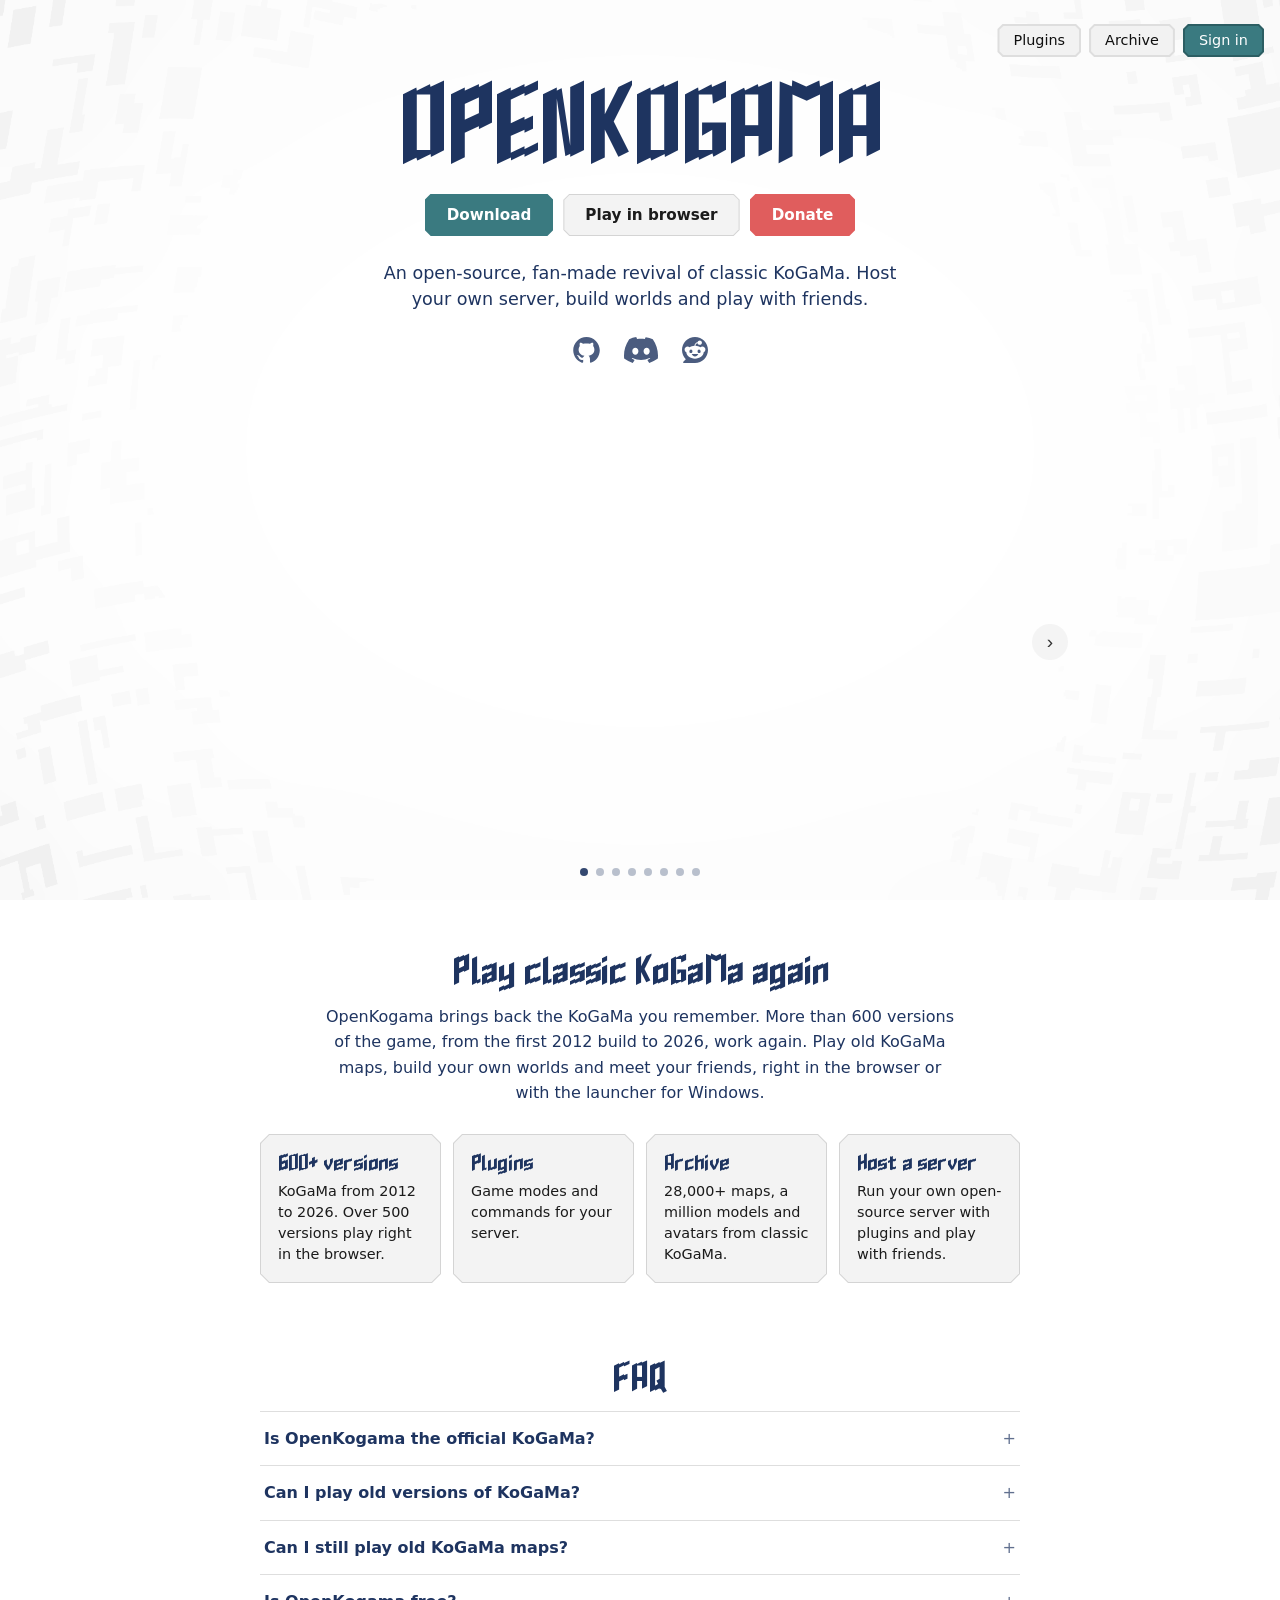
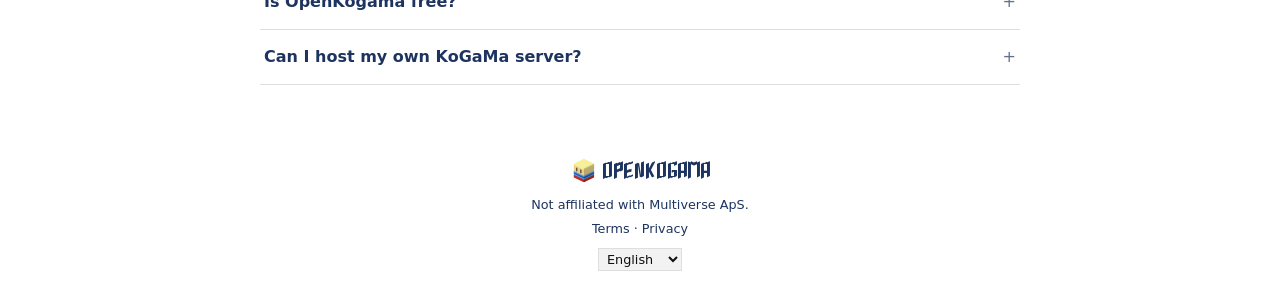
==== commit 6fd0039c: "plugins page with downloads from releases built from source, an archive page for maps, models and av" ====
--- a/site/index.html
+++ b/site/index.html
@@ -44,9 +44,8 @@
 <div class="screen">
 <header class="top">
   <nav class="sections">
-    <a class="button nav" href="maps/" data-i18n="common.nav.maps">Maps</a>
-    <a class="button nav" href="avatars/" data-i18n="common.nav.avatars">Avatars</a>
-    <a class="button nav" href="models/" data-i18n="common.nav.models">Models</a>
+    <a class="button nav" href="plugins/" data-i18n="common.nav.plugins">Plugins</a>
+    <a class="button nav" href="archive/" data-i18n="common.nav.archive">Archive</a>
   </nav>
 </header>
 <main class="hero">
@@ -66,8 +65,12 @@
 <section class="showcase">
   <div class="slides">
     <div class="track">
+      <iframe src="https://www.youtube-nocookie.com/embed/mfTLa4u7WQ8" title="Half-Life Scientist in KoGaMa Plugin Showcase" data-i18n-attr="title:home.videos.scientist" allow="accelerometer; autoplay; clipboard-write; encrypted-media; gyroscope; picture-in-picture; web-share" referrerpolicy="strict-origin-when-cross-origin" allowfullscreen></iframe>
       <iframe src="https://www.youtube-nocookie.com/embed/WKtWRbuqz0g?cc_load_policy=1&amp;cc_lang_pref=en&amp;hl=en" title="The best alternative to KoGaMa? (could have been better)" data-i18n-attr="title:home.videos.alternative" data-captions allow="accelerometer; autoplay; clipboard-write; encrypted-media; gyroscope; picture-in-picture; web-share" referrerpolicy="strict-origin-when-cross-origin" allowfullscreen></iframe>
       <iframe src="https://www.youtube-nocookie.com/embed/3LMNfXwHboY?start=3" title="OpenKogama server: NPC deadzone plugin showcase" data-i18n-attr="title:home.videos.deadzone" allow="accelerometer; autoplay; clipboard-write; encrypted-media; gyroscope; picture-in-picture; web-share" referrerpolicy="strict-origin-when-cross-origin" allowfullscreen></iframe>
+      <iframe src="https://www.youtube-nocookie.com/embed/tko3-iP1ZpU" title="Bad Apple! Played inside KoGaMa!" data-i18n-attr="title:home.videos.badApple" allow="accelerometer; autoplay; clipboard-write; encrypted-media; gyroscope; picture-in-picture; web-share" referrerpolicy="strict-origin-when-cross-origin" allowfullscreen></iframe>
+      <iframe src="https://www.youtube-nocookie.com/embed/32qwakUP1NM" title="[GLOBAL TOP 25] Obscure Blessing" data-i18n-attr="title:home.videos.blessing" allow="accelerometer; autoplay; clipboard-write; encrypted-media; gyroscope; picture-in-picture; web-share" referrerpolicy="strict-origin-when-cross-origin" allowfullscreen></iframe>
+      <iframe src="https://www.youtube-nocookie.com/embed/HQIjz7KLJlc" title="[OpenKogama TOP 1] Obscure Embarassment" data-i18n-attr="title:home.videos.embarrassment" allow="accelerometer; autoplay; clipboard-write; encrypted-media; gyroscope; picture-in-picture; web-share" referrerpolicy="strict-origin-when-cross-origin" allowfullscreen></iframe>
       <iframe src="https://www.youtube-nocookie.com/embed/EaIg4NClJeM" title="OpenKogama: 2 player Zelda parkour" data-i18n-attr="title:home.videos.zelda" allow="accelerometer; autoplay; clipboard-write; encrypted-media; gyroscope; picture-in-picture; web-share" referrerpolicy="strict-origin-when-cross-origin" allowfullscreen></iframe>
       <iframe src="https://www.youtube-nocookie.com/embed/pO7sHylhJ3g?start=7" title="OpenKogama Loxley Vale" data-i18n-attr="title:home.videos.loxley" allow="accelerometer; autoplay; clipboard-write; encrypted-media; gyroscope; picture-in-picture; web-share" referrerpolicy="strict-origin-when-cross-origin" allowfullscreen></iframe>
     </div>
@@ -85,17 +88,17 @@
       <h3 data-i18n="home.features.versions.title">600+ versions</h3>
       <p data-i18n="home.features.versions.text">KoGaMa from 2012 to 2026. Over 500 versions play right in the browser.</p>
     </a>
-    <a class="feature" href="maps/">
-      <h3 data-i18n="home.features.maps.title">28,000+ maps</h3>
-      <p data-i18n="home.features.maps.text">Archived KoGaMa maps with thumbnails. Search by name, author or id.</p>
+    <a class="feature" href="plugins/">
+      <h3 data-i18n="home.features.plugins.title">Plugins</h3>
+      <p data-i18n="home.features.plugins.text">Game modes and commands for your server.</p>
     </a>
-    <a class="feature" href="models/">
-      <h3 data-i18n="home.features.models.title">1,000,000+ models</h3>
-      <p data-i18n="home.features.models.text">Models from archived KoGaMa maps, with live previews and downloads.</p>
+    <a class="feature" href="archive/">
+      <h3 data-i18n="home.features.archive.title">Archive</h3>
+      <p data-i18n="home.features.archive.text">28,000+ maps, a million models and avatars from classic KoGaMa.</p>
     </a>
-    <a class="feature" href="avatars/">
-      <h3 data-i18n="common.nav.avatars">Avatars</h3>
-      <p data-i18n="home.features.avatars.text">Archived KoGaMa avatars with live previews and animations.</p>
+    <a class="feature" href="https://github.com/openkogama/openkogama-server" target="_blank" rel="noopener">
+      <h3 data-i18n="home.features.host.title">Host a server</h3>
+      <p data-i18n="home.features.host.text">Run your own open-source server with plugins and play with friends.</p>
     </a>
   </div>
 </section>
--- a/site/css/style.css
+++ b/site/css/style.css
@@ -538,3 +538,14 @@
   --edge: 3px;
   background: var(--accent);
 }
+
+.subsections {
+  display: flex;
+  flex-wrap: wrap;
+  gap: 8px;
+  margin: 14px 0 4px;
+}
+
+@media (max-width: 600px) {
+  .subsections { justify-content: center; }
+}
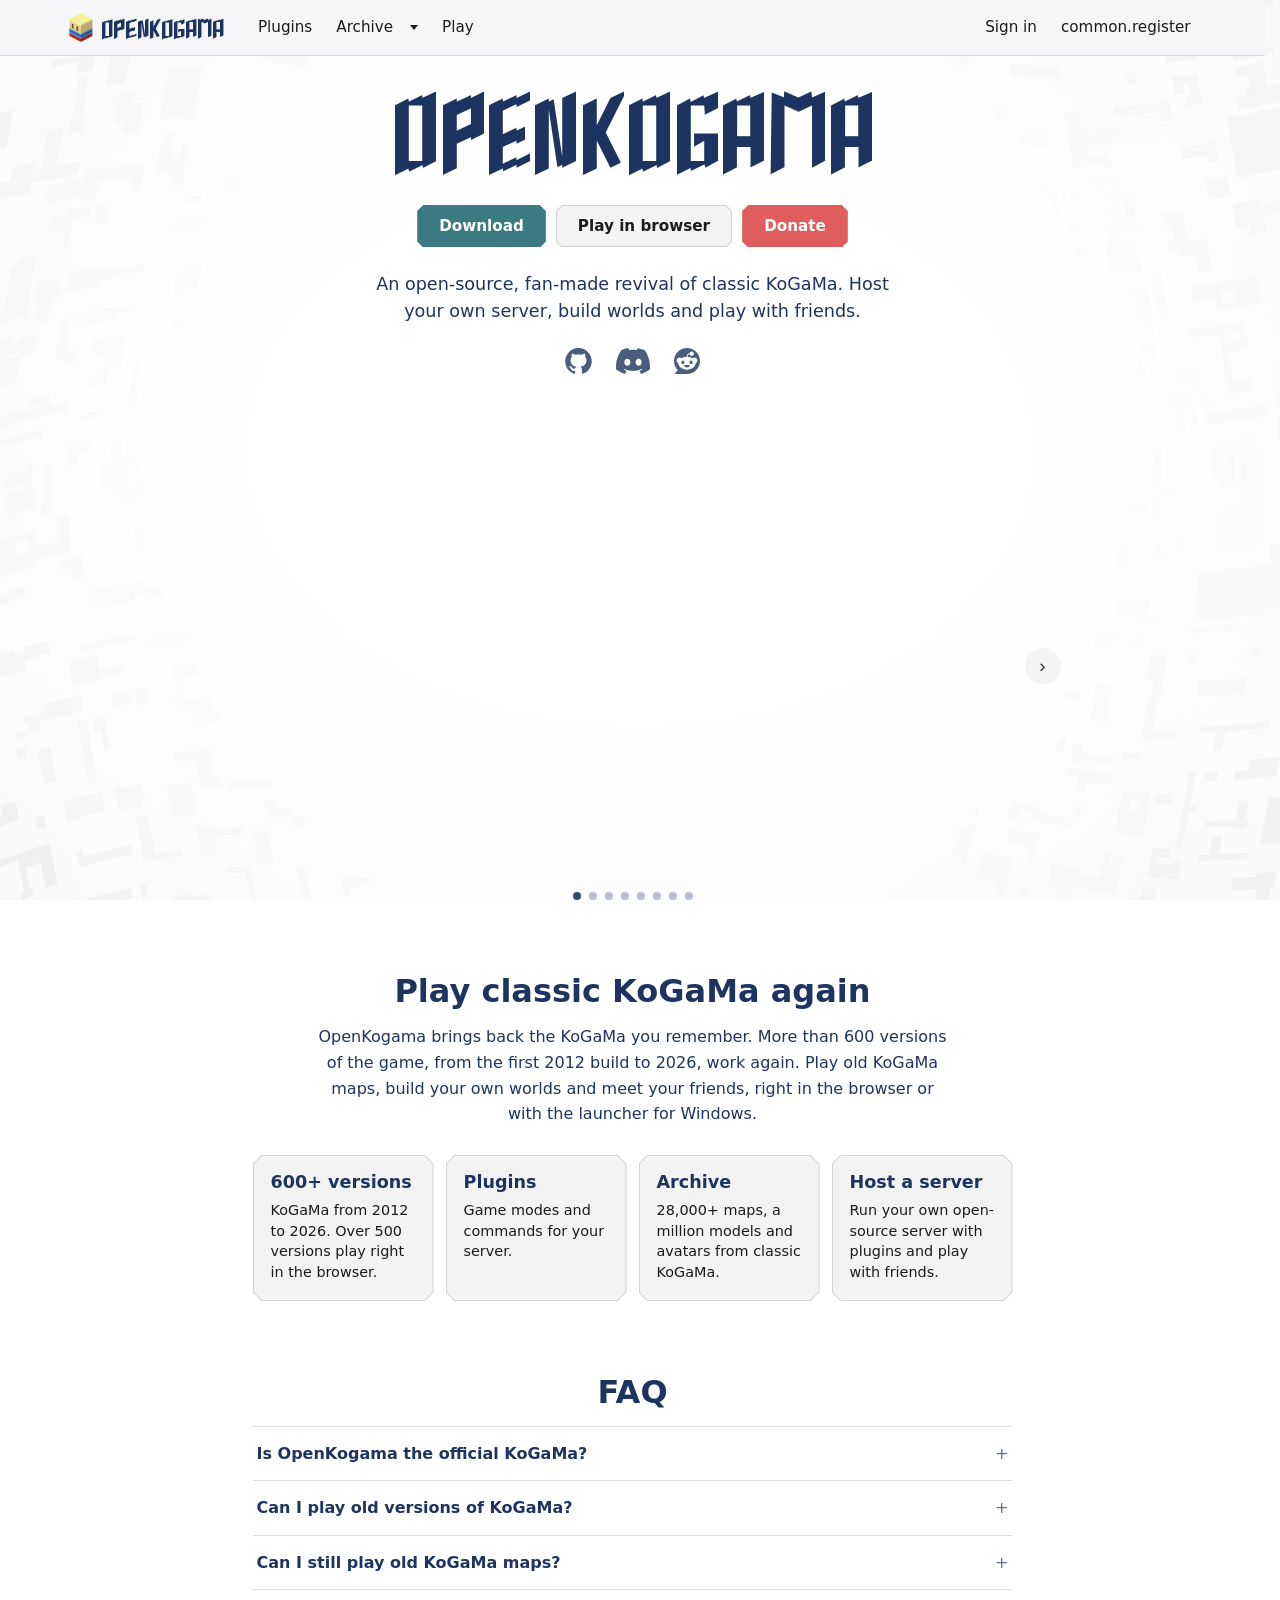
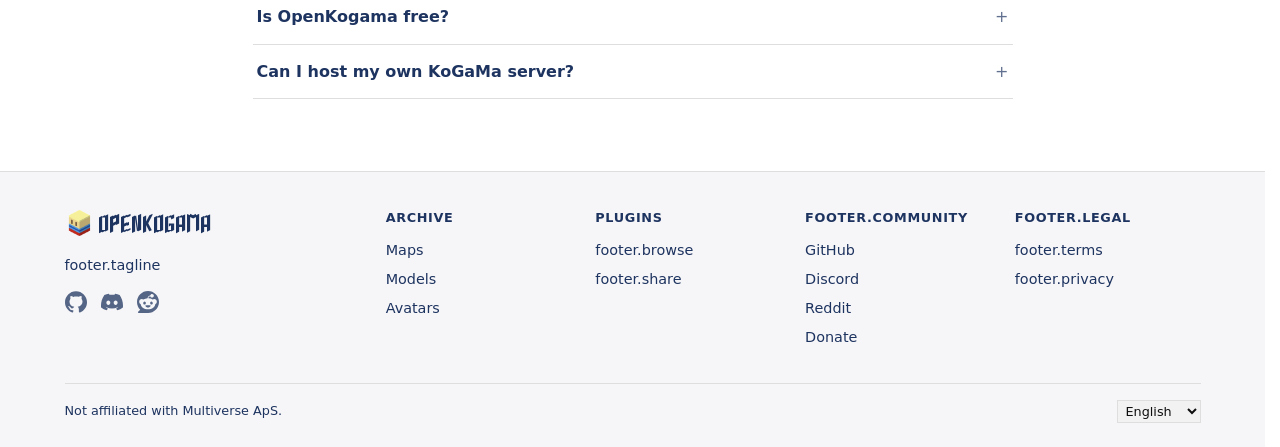
==== commit f8c73c43: "new site shell: top bar with archive menu, footer, cards like 5mods" ====
--- a/site/index.html
+++ b/site/index.html
@@ -41,13 +41,15 @@
 </script>
 </head>
 <body class="home">
-<div class="screen">
 <header class="top">
+  <a class="brand" href="./"><img src="img/icon-192.png" alt="">OPENKOGAMA</a>
   <nav class="sections">
     <a class="button nav" href="plugins/" data-i18n="common.nav.plugins">Plugins</a>
     <a class="button nav" href="archive/" data-i18n="common.nav.archive">Archive</a>
+    <a class="button nav" href="play/" data-i18n="common.play">Play</a>
   </nav>
 </header>
+<div class="screen">
 <main class="hero">
   <h1>OPENKOGAMA</h1>
   <div class="actions">
@@ -135,6 +137,7 @@
 </footer>
 <script src="js/download.js"></script>
 <script src="js/showcase.js"></script>
-<script src="js/session.js"></script>
+<script src="js/footer.js"></script>
+<script src="js/header.js"></script>
 </body>
 </html>
--- a/site/css/style.css
+++ b/site/css/style.css
@@ -1,6 +1,6 @@
 @font-face {
   font-family: "OpenKogama";
-  src: url(../fonts/OpenKogama.woff2) format("woff2");
+  src: url("[data-uri]") format("woff2");
   font-display: swap;
 }
 
@@ -36,6 +36,9 @@
   --secondary-hover: #e5e5e5;
   --backdrop-color: #ffffff;
   --backdrop: var(--backdrop-color) url(../img/background-light.png);
+  --bar: rgb(246 246 248 / 0.96);
+  --link: #3a7a80;
+  --doc: #f6f6f8;
 }
 
 @media (prefers-color-scheme: dark) {
@@ -61,6 +64,9 @@
     --control-pressed: #333333;
     --backdrop-color: #0f0f0f;
     --backdrop: var(--backdrop-color) url(../img/background-dark.png);
+    --bar: rgb(24 24 24 / 0.96);
+    --link: #5fc1c8;
+    --doc: #1b1b1b;
   }
 }
 
@@ -68,7 +74,10 @@
 
 ::selection { color: #ffffff; background: var(--accent); }
 
-html { background: var(--backdrop-color); }
+html {
+  background: var(--backdrop-color);
+  scrollbar-gutter: stable;
+}
 
 body.home::before {
   content: "";
@@ -85,41 +94,112 @@
 
 body {
   min-height: 100vh;
+  min-height: 100svh;
   display: flex;
   flex-direction: column;
   margin: 0;
-  padding: 24px 16px 20px;
+  padding: 24px 16px 0;
   font: 16px/1.6 system-ui, -apple-system, "Segoe UI", Roboto, sans-serif;
   color: var(--text);
 }
 
 .top {
-  display: flex;
-  justify-content: flex-end;
-}
-
-.top:has(> .brand) {
-  justify-content: space-between;
+  position: sticky;
+  top: 0;
+  z-index: 10;
+  display: flex;
   align-items: center;
-  flex-wrap: wrap;
-  gap: 12px;
+  gap: 24px;
+  min-height: 56px;
+  margin: -24px -16px 0;
+  padding: 0 max(16px, calc((100% - 1104px) / 2));
+  background: var(--bar);
+  border-bottom: 1px solid var(--secondary-edge);
+  backdrop-filter: blur(8px);
+  -webkit-backdrop-filter: blur(8px);
 }
 
 .top > .brand {
-  font-size: 1.3rem;
+  flex: none;
+  font-size: 1.75rem;
   text-decoration: none;
 }
 
 .sections {
-  display: flex;
-  gap: 8px;
+  flex: 1;
+  display: flex;
+  align-self: stretch;
+  align-items: stretch;
+  gap: 4px;
+  min-width: 0;
+}
+
+.top .button.nav {
+  --corner: 0;
+  --edge: 0;
+  padding: 0 10px;
+  font-size: 0.95rem;
+  color: var(--text);
+  background: none;
+  clip-path: none;
+  box-shadow: inset 0 -3px 0 transparent;
+}
+
+.top .button.nav::before {
+  display: none;
+}
+
+.top .button.nav:hover {
+  color: var(--heading);
+  filter: none;
+  box-shadow: inset 0 -3px 0 var(--secondary-edge);
+}
+
+.top .button.nav[aria-current="page"] {
+  color: var(--heading);
+  box-shadow: inset 0 -3px 0 var(--accent);
+}
+
+.top .session {
+  margin-left: auto;
+}
+
+.top .signin,
+.top .register {
+  color: var(--link);
+}
+
+.top .register[hidden] {
+  display: none;
+}
+
+body > main:not(.hero) {
+  flex: 1 0 auto;
+  width: min(100%, 1200px);
+  margin: 0 auto;
+  padding: 32px;
+}
+
+body > main.legal > * {
+  max-width: 100ch;
+}
+
+main > .intro {
+  max-width: none;
+  margin-top: 0;
+}
+
+main > .intro h2,
+main > .intro > p {
+  margin-left: 0;
+  text-align: left;
 }
 
 .screen {
   display: flex;
   flex-direction: column;
-  min-height: calc(100vh - 48px);
-  min-height: calc(100svh - 48px);
+  min-height: calc(100vh - 56px);
+  min-height: calc(100svh - 56px);
 }
 
 .hero {
@@ -133,13 +213,17 @@
 
 .hero h1 {
   margin: 0;
+  font-family: "OpenKogama", system-ui, sans-serif;
   font-size: clamp(3rem, calc((100vw - 32px) * 0.195), 7rem);
+  font-weight: 400;
   line-height: 0.9;
 }
 
 h1 {
   margin: 0 0 16px;
-  font: 400 4.6rem/1 "OpenKogama", system-ui, sans-serif;
+  font-size: 2.4rem;
+  font-weight: 700;
+  line-height: 1.15;
   color: var(--heading);
   text-align: center;
 }
@@ -337,7 +421,9 @@
 .intro h2,
 .faq h2 {
   margin: 0 0 14px;
-  font: 400 2.6rem/1 "OpenKogama", system-ui, sans-serif;
+  font-size: 2rem;
+  font-weight: 700;
+  line-height: 1.2;
   color: var(--heading);
   text-align: center;
 }
@@ -373,7 +459,9 @@
 
 .feature h3 {
   margin: 0 0 6px;
-  font: 400 1.45rem/1.1 "OpenKogama", system-ui, sans-serif;
+  font-size: 1.1rem;
+  font-weight: 600;
+  line-height: 1.3;
   color: var(--heading);
 }
 
@@ -383,6 +471,34 @@
   line-height: 1.45;
 }
 
+.archive .features {
+  grid-template-columns: repeat(auto-fit, minmax(140px, 1fr));
+}
+
+.archive .feature {
+  display: flex;
+  flex-direction: column;
+  align-items: center;
+  padding: 22px 16px 18px;
+  text-align: center;
+}
+
+.archive .feature svg {
+  width: 40px;
+  height: 40px;
+  margin-bottom: 10px;
+  color: var(--heading);
+}
+
+.archive .feature h3 {
+  margin: 0 0 2px;
+}
+
+.archive .feature .count {
+  font-size: 0.85rem;
+  opacity: 0.7;
+}
+
 .faq details { border-top: 1px solid var(--secondary-edge); }
 .faq details:last-child { border-bottom: 1px solid var(--secondary-edge); }
 
@@ -402,9 +518,9 @@
 .faq details[open] summary::after { content: "\2212"; }
 
 .faq details p { margin: 0 4px 16px; }
-.faq a { color: var(--brand); }
-
-.faq + footer { padding-top: 72px; }
+.faq a { color: var(--link); }
+
+.faq + footer { margin-top: 72px; }
 
 .legal {
   flex: 1;
@@ -415,13 +531,11 @@
 
 .legal h1 {
   margin: 0;
-  font-size: 2.6rem;
-  line-height: 1.1;
+  text-align: left;
 }
 
 .legal .updated {
   margin: 8px 0 28px;
-  text-align: center;
   font-size: 0.9rem;
   opacity: 0.7;
 }
@@ -449,34 +563,119 @@
 .legal p { margin: 0 0 12px; }
 .legal ul { margin: 0 0 12px; padding-left: 22px; }
 .legal li { margin-bottom: 4px; }
-.legal a { color: var(--brand); }
+.legal a { color: var(--link); }
 
 @media (max-width: 600px) {
   .legal { margin-top: 24px; }
-  .legal h1 { font-size: 2.1rem; }
 }
 
 footer {
-  padding-top: 32px;
-  text-align: center;
+  margin: 0 -16px 0;
+  padding: 36px max(16px, calc((100% - 1104px) / 2)) 24px;
+  font-size: 0.9rem;
+  color: var(--tagline);
+  background: var(--bar);
+  border-top: 1px solid var(--secondary-edge);
+}
+
+footer .columns {
+  display: grid;
+  grid-template-columns: minmax(0, 1.6fr) repeat(4, minmax(0, 1fr));
+  gap: 28px 24px;
+}
+
+footer .brand {
+  font-size: 1.6rem;
+  text-decoration: none;
+}
+
+footer .about p {
+  max-width: 320px;
+  margin: 10px 0 14px;
+  line-height: 1.5;
+}
+
+footer .social {
+  display: flex;
+  gap: 14px;
+}
+
+footer .social a {
+  display: block;
+  color: var(--heading);
+  opacity: 0.75;
+}
+
+footer .social a:hover {
+  opacity: 1;
+}
+
+footer .social svg {
+  display: block;
+  width: 22px;
+  height: 22px;
+  fill: currentColor;
+}
+
+footer h4 {
+  margin: 0 0 10px;
   font-size: 0.8rem;
-  color: var(--tagline);
-}
-
-footer p { margin: 4px 0 0; }
-
-footer .legal-links a { color: inherit; text-decoration: none; }
-footer .legal-links a:hover,
-footer .legal-links a[aria-current="page"] { text-decoration: underline; }
+  font-weight: 700;
+  letter-spacing: 0.05em;
+  text-transform: uppercase;
+  color: var(--heading);
+}
+
+footer ul {
+  margin: 0;
+  padding: 0;
+  list-style: none;
+}
+
+footer li {
+  margin-bottom: 6px;
+}
+
+footer .column a {
+  color: inherit;
+  text-decoration: none;
+}
+
+footer .column a:hover,
+footer .column a[aria-current="page"] {
+  color: var(--heading);
+  text-decoration: underline;
+}
+
+footer .bottom {
+  display: flex;
+  flex-wrap: wrap;
+  justify-content: space-between;
+  align-items: center;
+  gap: 12px;
+  margin-top: 28px;
+  padding-top: 16px;
+  font-size: 0.8rem;
+  border-top: 1px solid var(--secondary-edge);
+}
+
+footer .bottom p {
+  margin: 0;
+}
 
 footer .language {
-  margin-top: 8px;
   padding: 2px 4px;
   font: inherit;
+  font-size: 0.8rem;
   color: var(--secondary-text);
   background: var(--secondary);
   border: 1px solid var(--secondary-edge);
   cursor: pointer;
+}
+
+@media (max-width: 700px) {
+  footer .columns { grid-template-columns: repeat(2, minmax(0, 1fr)); }
+  footer .about { grid-column: 1 / -1; }
 }
 
 .brand {
@@ -492,14 +691,14 @@
 }
 
 @media (max-width: 600px) {
-  h1 { font-size: 3rem; }
-  .intro h2, .faq h2 { font-size: 2.1rem; }
+  h1 { font-size: 2rem; }
+  .intro h2, .faq h2 { font-size: 1.7rem; }
   .intro, .faq { margin-top: 56px; }
-  .faq + footer { padding-top: 56px; }
-  .top { justify-content: center; }
-  .top:has(> .brand) { justify-content: center; row-gap: 12px; }
-  .sections { flex-wrap: wrap; justify-content: center; }
-  .top > .brand { flex-basis: 100%; justify-content: center; }
+  .faq + footer { margin-top: 56px; }
+  .top { flex-wrap: wrap; gap: 0 16px; padding-top: 8px; }
+  .sections { flex-basis: 100%; min-height: 40px; overflow-x: auto; }
+  .top .session { margin-left: 0; }
+  body > main:not(.hero) { padding: 20px 16px; }
   .hero { gap: 20px; }
   .screen { min-height: 0; }
   .screen .hero { flex: none; padding: 32px 0 40px; }
@@ -539,13 +738,75 @@
   background: var(--accent);
 }
 
-.subsections {
-  display: flex;
-  flex-wrap: wrap;
-  gap: 8px;
-  margin: 14px 0 4px;
-}
-
-@media (max-width: 600px) {
-  .subsections { justify-content: center; }
-}
+@view-transition {
+  navigation: auto;
+}
+
+.top {
+  view-transition-name: top;
+}
+
+body > footer {
+  view-transition-name: footer;
+}
+
+@media (prefers-reduced-motion: reduce) {
+  ::view-transition-group(*),
+  ::view-transition-old(*),
+  ::view-transition-new(*) {
+    animation: none;
+  }
+}
+
+.top .menu {
+  position: relative;
+  display: flex;
+}
+
+.top .menu > .button.nav::after {
+  content: "";
+  width: 0;
+  height: 0;
+  margin-left: 7px;
+  border: 4px solid transparent;
+  border-top: 5px solid currentColor;
+  border-bottom: 0;
+}
+
+.top .menu ul {
+  position: absolute;
+  top: 100%;
+  left: 0;
+  z-index: 11;
+  display: none;
+  min-width: 180px;
+  margin: 0;
+  padding: 6px 0;
+  list-style: none;
+  background: var(--bar);
+  border: 1px solid var(--secondary-edge);
+  border-top: 0;
+}
+
+.top .menu.open ul {
+  display: block;
+}
+
+@media (hover: hover) {
+  .top .menu:hover ul {
+    display: block;
+  }
+}
+
+.top .menu li a {
+  display: block;
+  padding: 8px 16px;
+  color: var(--text);
+  text-decoration: none;
+}
+
+.top .menu li a:hover,
+.top .menu li a[aria-current="page"] {
+  color: var(--heading);
+  background: var(--secondary);
+}
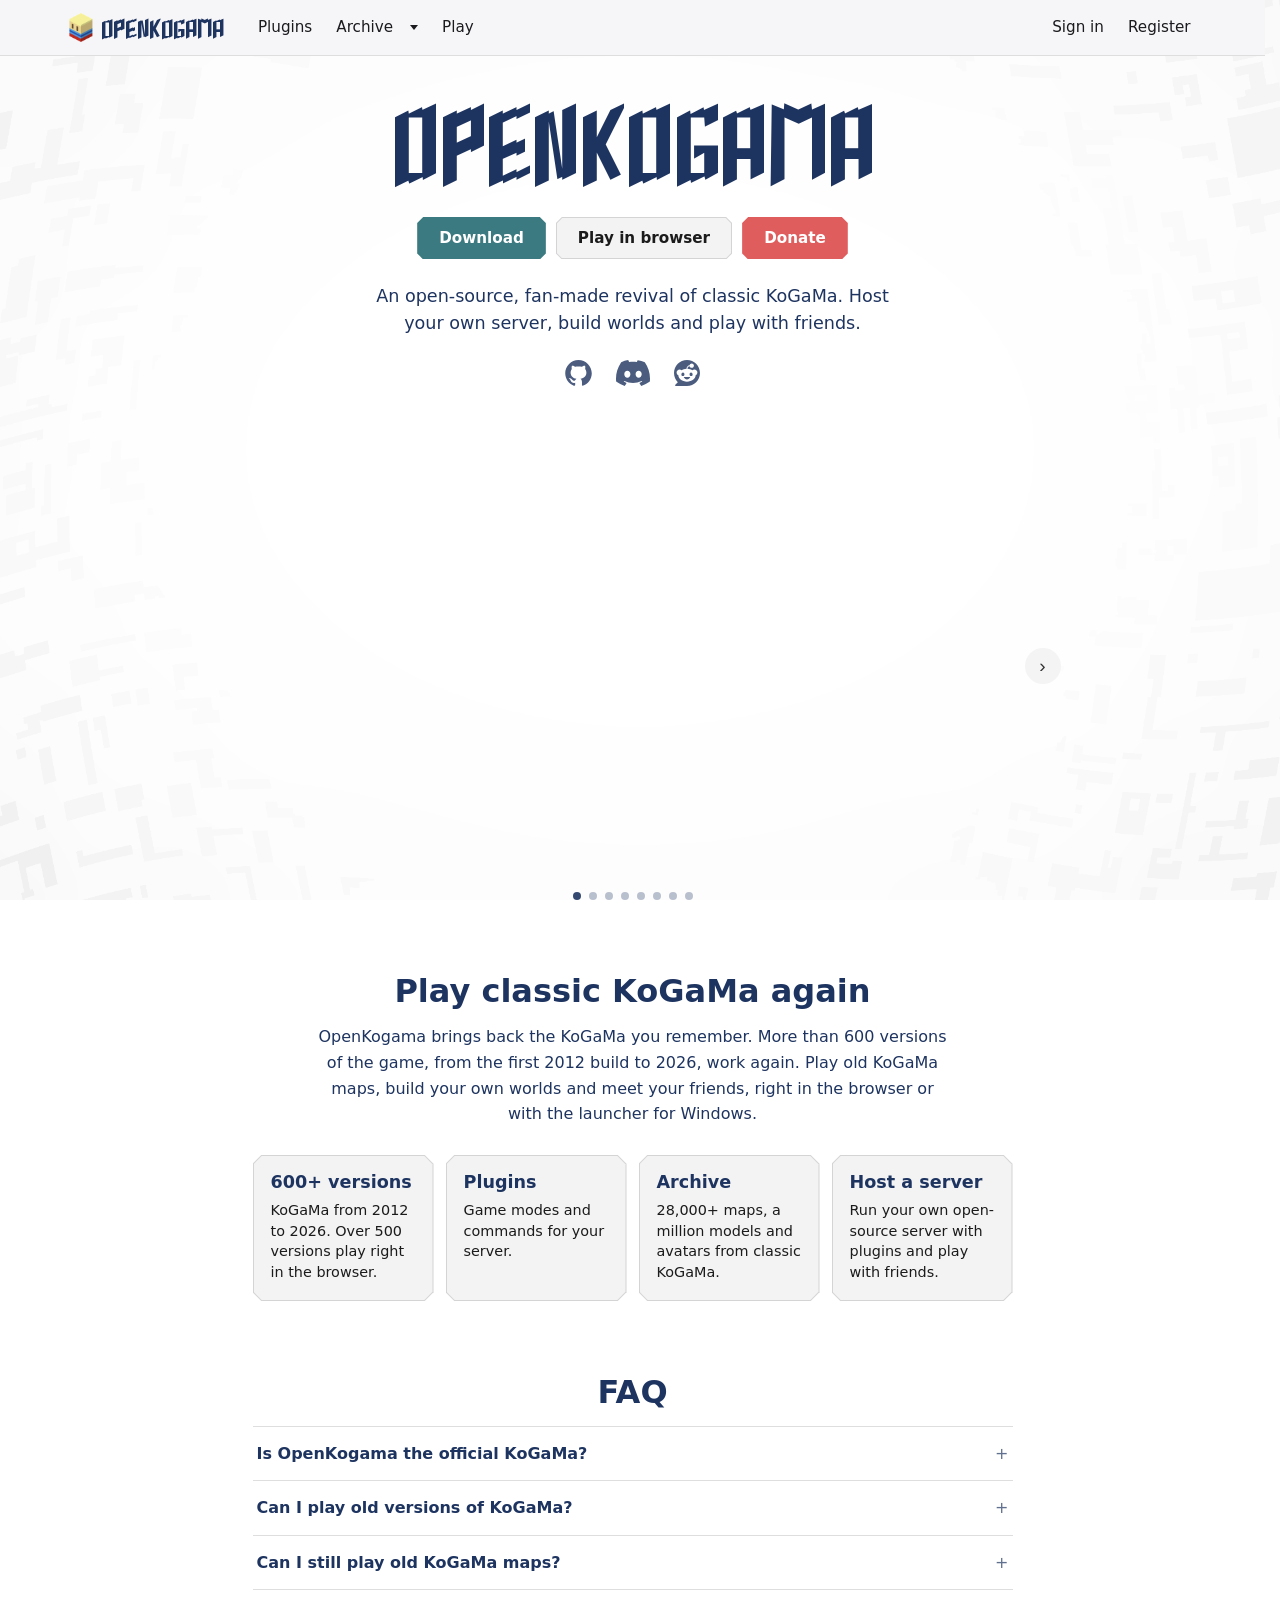
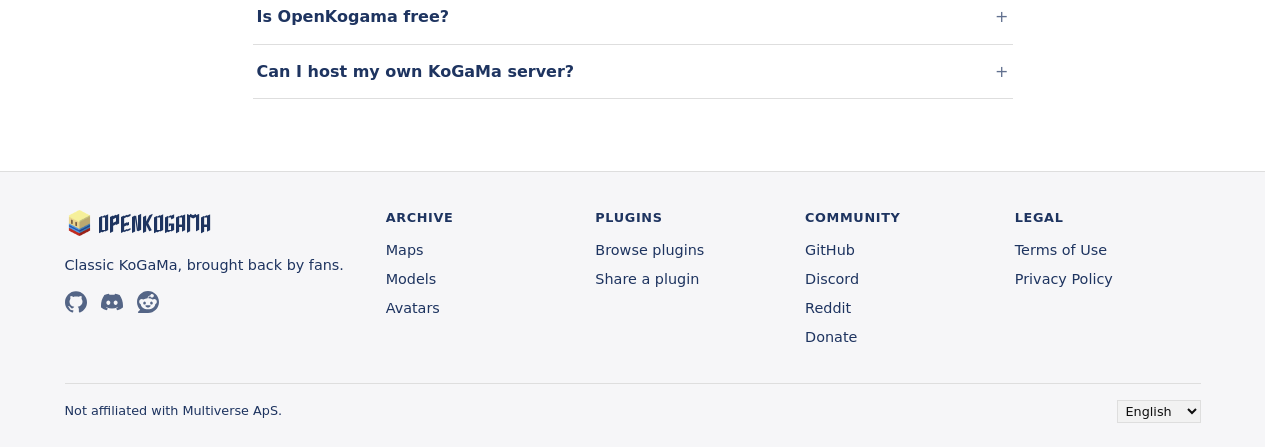
==== commit bc7c003b: "pages fit phones and tablets better" ====
--- a/site/index.html
+++ b/site/index.html
@@ -58,11 +58,11 @@
     <a class="button donate" href="https://ko-fi.com/nightus" target="_blank" rel="noopener" data-i18n="home.donate">Donate</a>
   </div>
   <p class="tagline" data-i18n="home.tagline">An open-source, fan-made revival of classic KoGaMa. Host your own server, build worlds and play with friends.</p>
-  <nav class="links">
+  <div class="links">
     <a class="icon github" href="https://github.com/openkogama/openkogama-launcher" target="_blank" rel="noopener" aria-label="GitHub"><svg viewBox="0 0 98 96" aria-hidden="true"><path d="M41.4395 69.3848C28.8066 67.8535 19.9062 58.7617 19.9062 46.9902C19.9062 42.2051 21.6289 37.0371 24.5 33.5918C23.2559 30.4336 23.4473 23.7344 24.8828 20.959C28.7109 20.4805 33.8789 22.4902 36.9414 25.2656C40.5781 24.1172 44.4062 23.543 49.0957 23.543C53.7852 23.543 57.6133 24.1172 61.0586 25.1699C64.0254 22.4902 69.2891 20.4805 73.1172 20.959C74.457 23.543 74.6484 30.2422 73.4043 33.4961C76.4668 37.1328 78.0937 42.0137 78.0937 46.9902C78.0937 58.7617 69.1934 67.6621 56.3691 69.2891C59.623 71.3945 61.8242 75.9883 61.8242 81.252L61.8242 91.2051C61.8242 94.0762 64.2168 95.7031 67.0879 94.5547C84.4102 87.9512 98 70.6289 98 49.1914C98 22.1074 75.9883 6.69539e-07 48.9043 4.309e-07C21.8203 1.92261e-07 -1.9479e-07 22.1074 -4.3343e-07 49.1914C-6.20631e-07 70.4375 13.4941 88.0469 31.6777 94.6504C34.2617 95.6074 36.75 93.8848 36.75 91.3008L36.75 83.6445C35.4102 84.2188 33.6875 84.6016 32.1562 84.6016C25.8398 84.6016 22.1074 81.1563 19.4277 74.7441C18.375 72.1602 17.2266 70.6289 15.0254 70.3418C13.877 70.2461 13.4941 69.7676 13.4941 69.1934C13.4941 68.0449 15.4082 67.1836 17.3223 67.1836C20.0977 67.1836 22.4902 68.9063 24.9785 72.4473C26.8926 75.2227 28.9023 76.4668 31.2949 76.4668C33.6875 76.4668 35.2187 75.6055 37.4199 73.4043C39.0469 71.7773 40.291 70.3418 41.4395 69.3848Z"/></svg></a>
     <a class="icon discord" href="https://discord.gg/u6tKuP3k4M" target="_blank" rel="noopener" aria-label="Discord"><svg viewBox="0 0 126.644 96" aria-hidden="true"><path d="M81.15,0c-1.2376,2.1973-2.3489,4.4704-3.3591,6.794-9.5975-1.4396-19.3718-1.4396-28.9945,0-.985-2.3236-2.1216-4.5967-3.3591-6.794-9.0166,1.5407-17.8059,4.2431-26.1405,8.0568C2.779,32.5304-1.6914,56.3725.5312,79.8863c9.6732,7.1476,20.5083,12.603,32.0505,16.0884,2.6014-3.4854,4.8998-7.1981,6.8698-11.0623-3.738-1.3891-7.3497-3.1318-10.8098-5.1523.9092-.6567,1.7932-1.3386,2.6519-1.9953,20.281,9.547,43.7696,9.547,64.0758,0,.8587.7072,1.7427,1.3891,2.6519,1.9953-3.4601,2.0457-7.0718,3.7632-10.835,5.1776,1.97,3.8642,4.2683,7.5769,6.8698,11.0623,11.5419-3.4854,22.3769-8.9156,32.0509-16.0631,2.626-27.2771-4.496-50.9172-18.817-71.8548C98.9811,4.2684,90.1918,1.5659,81.1752.0505l-.0252-.0505ZM42.2802,65.4144c-6.2383,0-11.4159-5.6575-11.4159-12.6535s4.9755-12.6788,11.3907-12.6788,11.5169,5.708,11.4159,12.6788c-.101,6.9708-5.026,12.6535-11.3907,12.6535ZM84.3576,65.4144c-6.2637,0-11.3907-5.6575-11.3907-12.6535s4.9755-12.6788,11.3907-12.6788,11.4917,5.708,11.3906,12.6788c-.101,6.9708-5.026,12.6535-11.3906,12.6535Z"/></svg></a>
     <a class="icon reddit" href="https://www.reddit.com/r/OpenKogama/" target="_blank" rel="noopener" aria-label="Reddit"><svg viewBox="0 0 24 24" aria-hidden="true"><path d="M12 0C5.373 0 0 5.373 0 12c0 3.314 1.343 6.314 3.515 8.485l-2.286 2.286C.775 23.225 1.097 24 1.738 24H12c6.627 0 12-5.373 12-12S18.627 0 12 0Zm4.388 3.199c1.104 0 1.999.895 1.999 1.999 0 1.105-.895 2-1.999 2-.946 0-1.739-.657-1.947-1.539v.002c-1.147.162-2.032 1.15-2.032 2.341v.007c1.776.067 3.4.567 4.686 1.363.473-.363 1.064-.58 1.707-.58 1.547 0 2.802 1.254 2.802 2.802 0 1.117-.655 2.081-1.601 2.531-.088 3.256-3.637 5.876-7.997 5.876-4.361 0-7.905-2.617-7.998-5.87-.954-.447-1.614-1.415-1.614-2.538 0-1.548 1.255-2.802 2.803-2.802.645 0 1.239.218 1.712.585 1.275-.79 2.881-1.291 4.64-1.365v-.01c0-1.663 1.263-3.034 2.88-3.207.188-.911.993-1.595 1.959-1.595Zm-8.085 8.376c-.784 0-1.459.78-1.506 1.797-.047 1.016.64 1.429 1.426 1.429.786 0 1.371-.369 1.418-1.385.047-1.017-.553-1.841-1.338-1.841Zm7.406 0c-.786 0-1.385.824-1.338 1.841.047 1.017.634 1.385 1.418 1.385.785 0 1.473-.413 1.426-1.429-.046-1.017-.721-1.797-1.506-1.797Zm-3.703 4.013c-.974 0-1.907.048-2.77.135-.147.015-.241.168-.183.305.483 1.154 1.622 1.964 2.953 1.964 1.33 0 2.47-.81 2.953-1.964.057-.137-.037-.29-.184-.305-.863-.087-1.795-.135-2.769-.135Z"/></svg></a>
-  </nav>
+  </div>
 </main>
 <section class="showcase">
   <div class="slides">
--- a/site/css/style.css
+++ b/site/css/style.css
@@ -160,8 +160,16 @@
   box-shadow: inset 0 -3px 0 var(--accent);
 }
 
-.top .session {
+.top .account {
+  flex: none;
+  display: flex;
+  align-self: stretch;
+  gap: 4px;
   margin-left: auto;
+}
+
+.top .account .button.nav {
+  white-space: nowrap;
 }
 
 .top .signin,
@@ -175,9 +183,9 @@
 
 body > main:not(.hero) {
   flex: 1 0 auto;
-  width: min(100%, 1200px);
+  width: min(100%, 1104px);
   margin: 0 auto;
-  padding: 32px;
+  padding: 32px 0;
 }
 
 body > main.legal > * {
@@ -189,12 +197,16 @@
   margin-top: 0;
 }
 
-main > .intro h2,
+main > .intro :is(h1, h2),
 main > .intro > p {
   margin-left: 0;
   text-align: left;
 }
 
+.archive .intro h1 {
+  margin-bottom: 8px;
+}
+
 .screen {
   display: flex;
   flex-direction: column;
@@ -208,7 +220,7 @@
   flex-direction: column;
   justify-content: center;
   gap: 24px;
-  padding-bottom: 6vh;
+  padding: 24px 0 6vh;
 }
 
 .hero h1 {
@@ -457,7 +469,7 @@
 
 .feature:hover { --fill: var(--control-hover); background: var(--control-hover-edge); }
 
-.feature h3 {
+.feature :is(h2, h3) {
   margin: 0 0 6px;
   font-size: 1.1rem;
   font-weight: 600;
@@ -490,13 +502,21 @@
   color: var(--heading);
 }
 
-.archive .feature h3 {
+.archive .feature h2 {
   margin: 0 0 2px;
+  font-size: 1.1rem;
 }
 
 .archive .feature .count {
   font-size: 0.85rem;
   opacity: 0.7;
+}
+
+@media (max-width: 480px) {
+  .archive .features { grid-template-columns: minmax(0, 1fr); gap: 10px; }
+  .archive .feature { flex-direction: row; gap: 14px; padding: 14px 16px; text-align: left; }
+  .archive .feature svg { flex: none; width: 30px; height: 30px; margin: 0; }
+  .archive .feature h2 { flex: 1; margin: 0; }
 }
 
 .faq details { border-top: 1px solid var(--secondary-edge); }
@@ -617,7 +637,7 @@
   fill: currentColor;
 }
 
-footer h4 {
+footer h2 {
   margin: 0 0 10px;
   font-size: 0.8rem;
   font-weight: 700;
@@ -639,6 +659,7 @@
 footer .column a {
   color: inherit;
   text-decoration: none;
+  overflow-wrap: break-word;
 }
 
 footer .column a:hover,
@@ -673,9 +694,13 @@
   cursor: pointer;
 }
 
+@media (max-width: 900px) {
+  footer .columns { grid-template-columns: repeat(4, minmax(0, 1fr)); }
+  footer .about { grid-column: 1 / -1; }
+}
+
 @media (max-width: 700px) {
   footer .columns { grid-template-columns: repeat(2, minmax(0, 1fr)); }
-  footer .about { grid-column: 1 / -1; }
 }
 
 .brand {
@@ -696,20 +721,26 @@
   .intro, .faq { margin-top: 56px; }
   .faq + footer { margin-top: 56px; }
   .top { flex-wrap: wrap; gap: 0 16px; padding-top: 8px; }
-  .sections { flex-basis: 100%; min-height: 40px; overflow-x: auto; }
-  .top .session { margin-left: 0; }
-  body > main:not(.hero) { padding: 20px 16px; }
+  .top > .brand { font-size: 1.55rem; }
+  .sections { order: 1; flex-basis: 100%; min-height: 40px; }
+  .top .account { min-height: 40px; }
+  body > main:not(.hero) { padding: 20px 0; }
   .hero { gap: 20px; }
   .screen { min-height: 0; }
   .screen .hero { flex: none; padding: 32px 0 40px; }
   .screen .hero h1 { margin-bottom: 16px; }
   .tagline { font-size: 1rem; }
-  .hero .actions { flex-wrap: nowrap; gap: 8px; }
+  .hero .actions { gap: 8px; }
   .hero .actions .button { flex: 1 1 auto; padding: 10px 12px; font-size: 0.9rem; }
+  .hero .actions .button.donate { flex-grow: 0; }
 }
 
 @media (max-width: 359px) {
-  .hero .actions { flex-wrap: wrap; }
+  .hero .actions .button { flex-basis: 100%; }
+}
+
+@media (max-width: 420px) {
+  .top .register { display: none; }
 }
 
 @media (max-width: 880px) {
@@ -783,9 +814,10 @@
   margin: 0;
   padding: 6px 0;
   list-style: none;
-  background: var(--bar);
+  background: var(--page);
   border: 1px solid var(--secondary-edge);
   border-top: 0;
+  box-shadow: 0 10px 24px rgb(0 0 0 / 0.12);
 }
 
 .top .menu.open ul {
